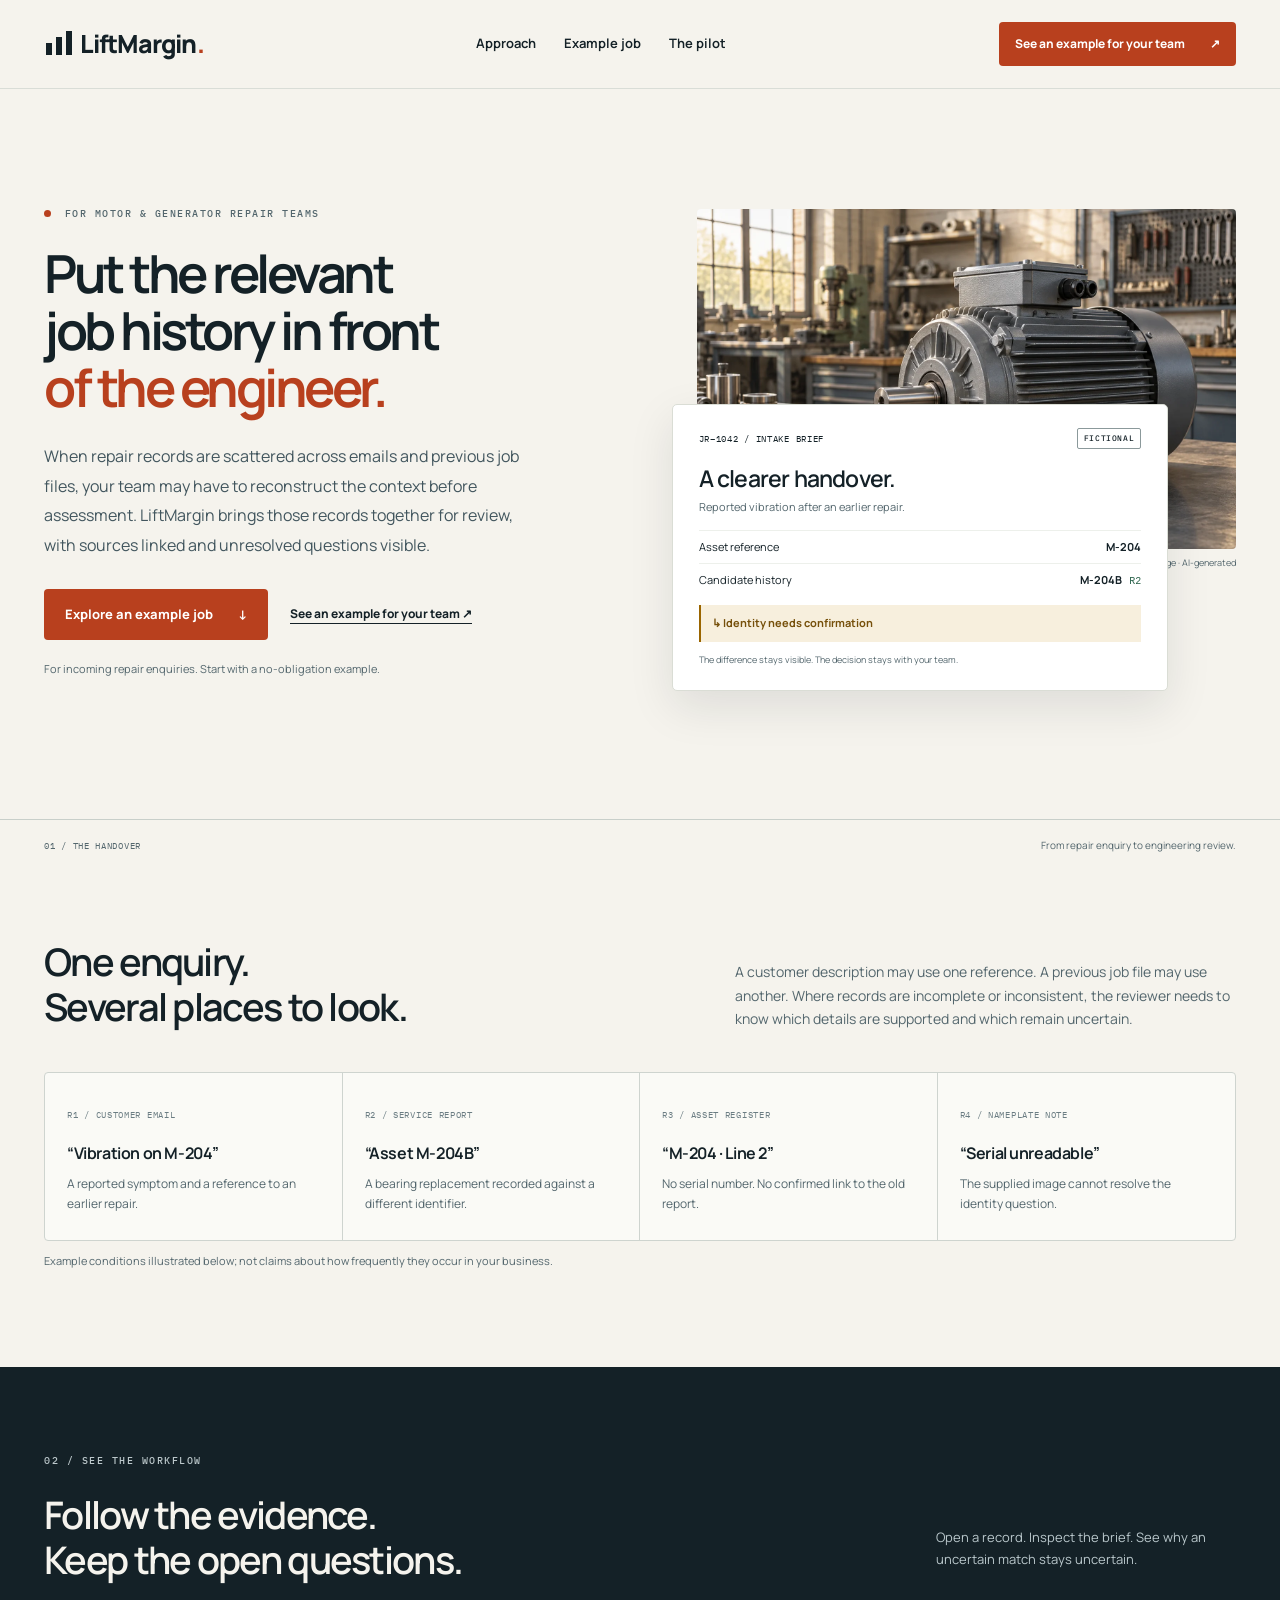
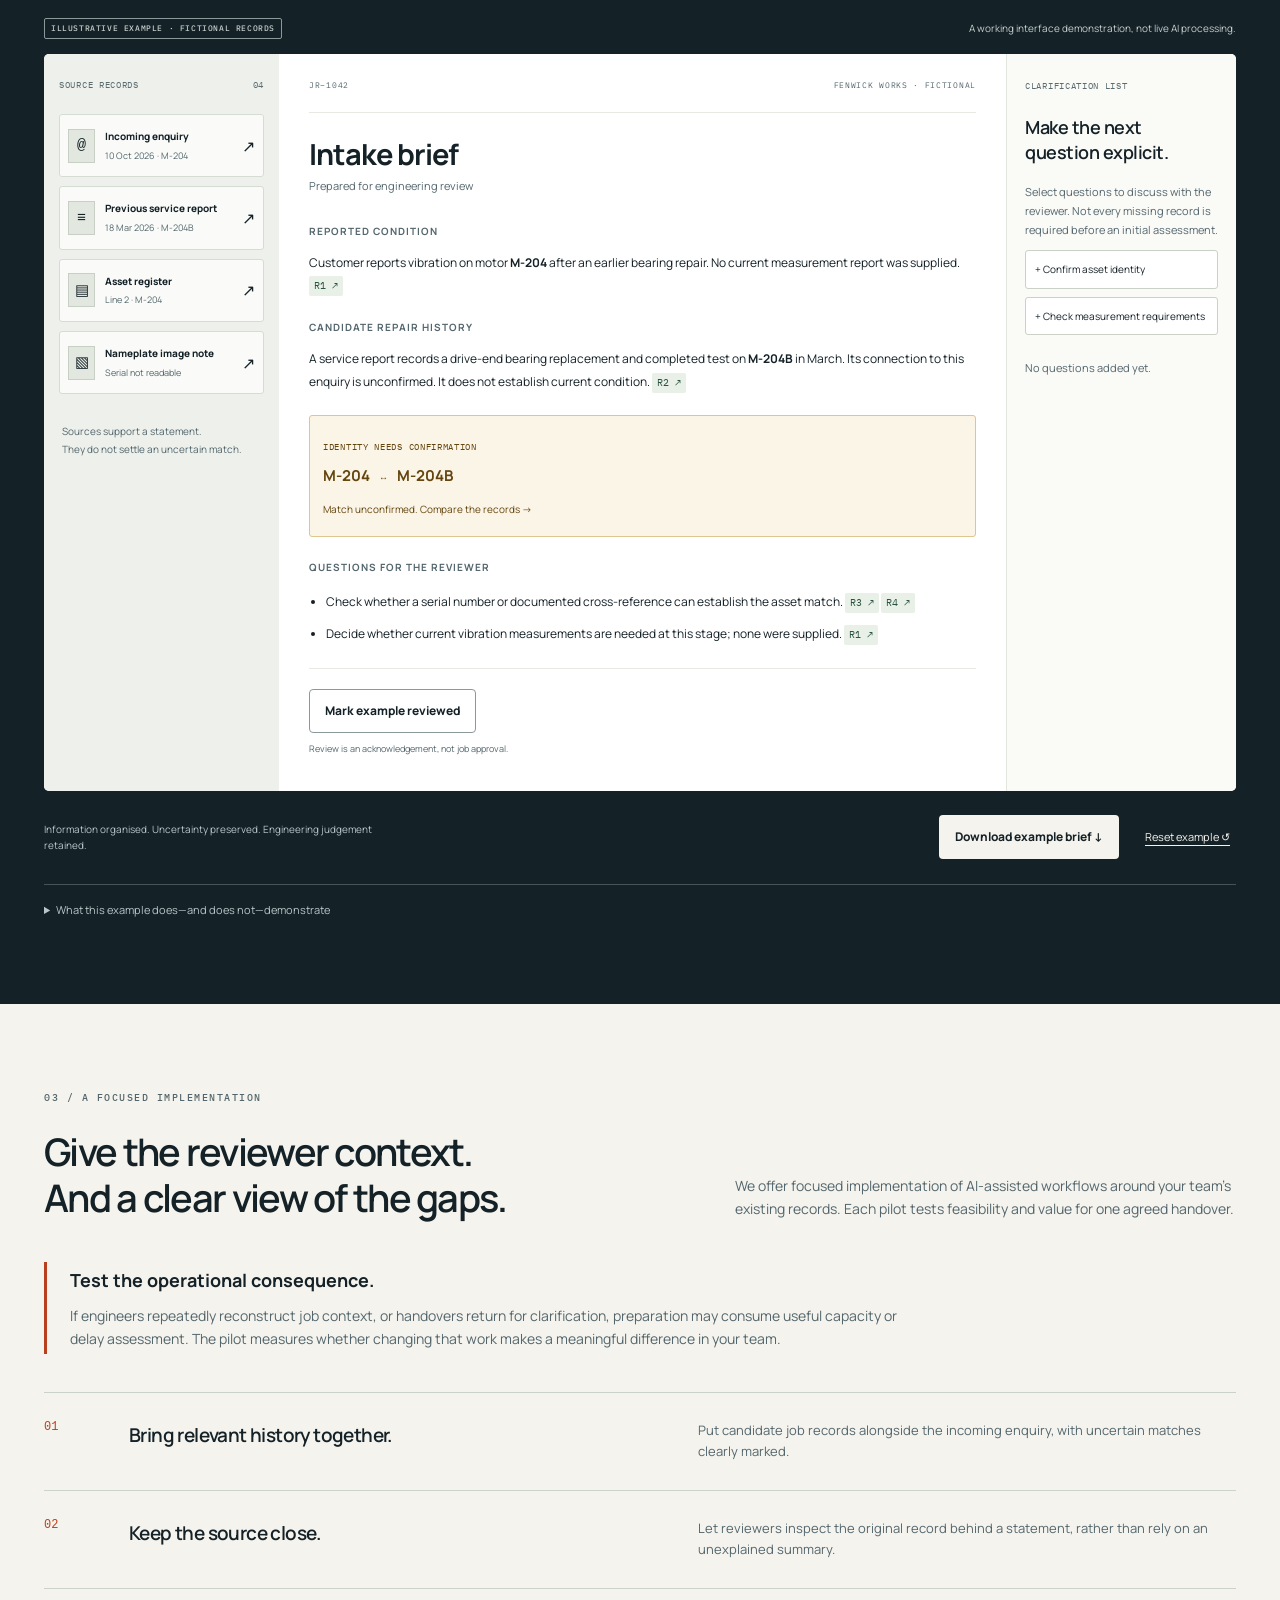
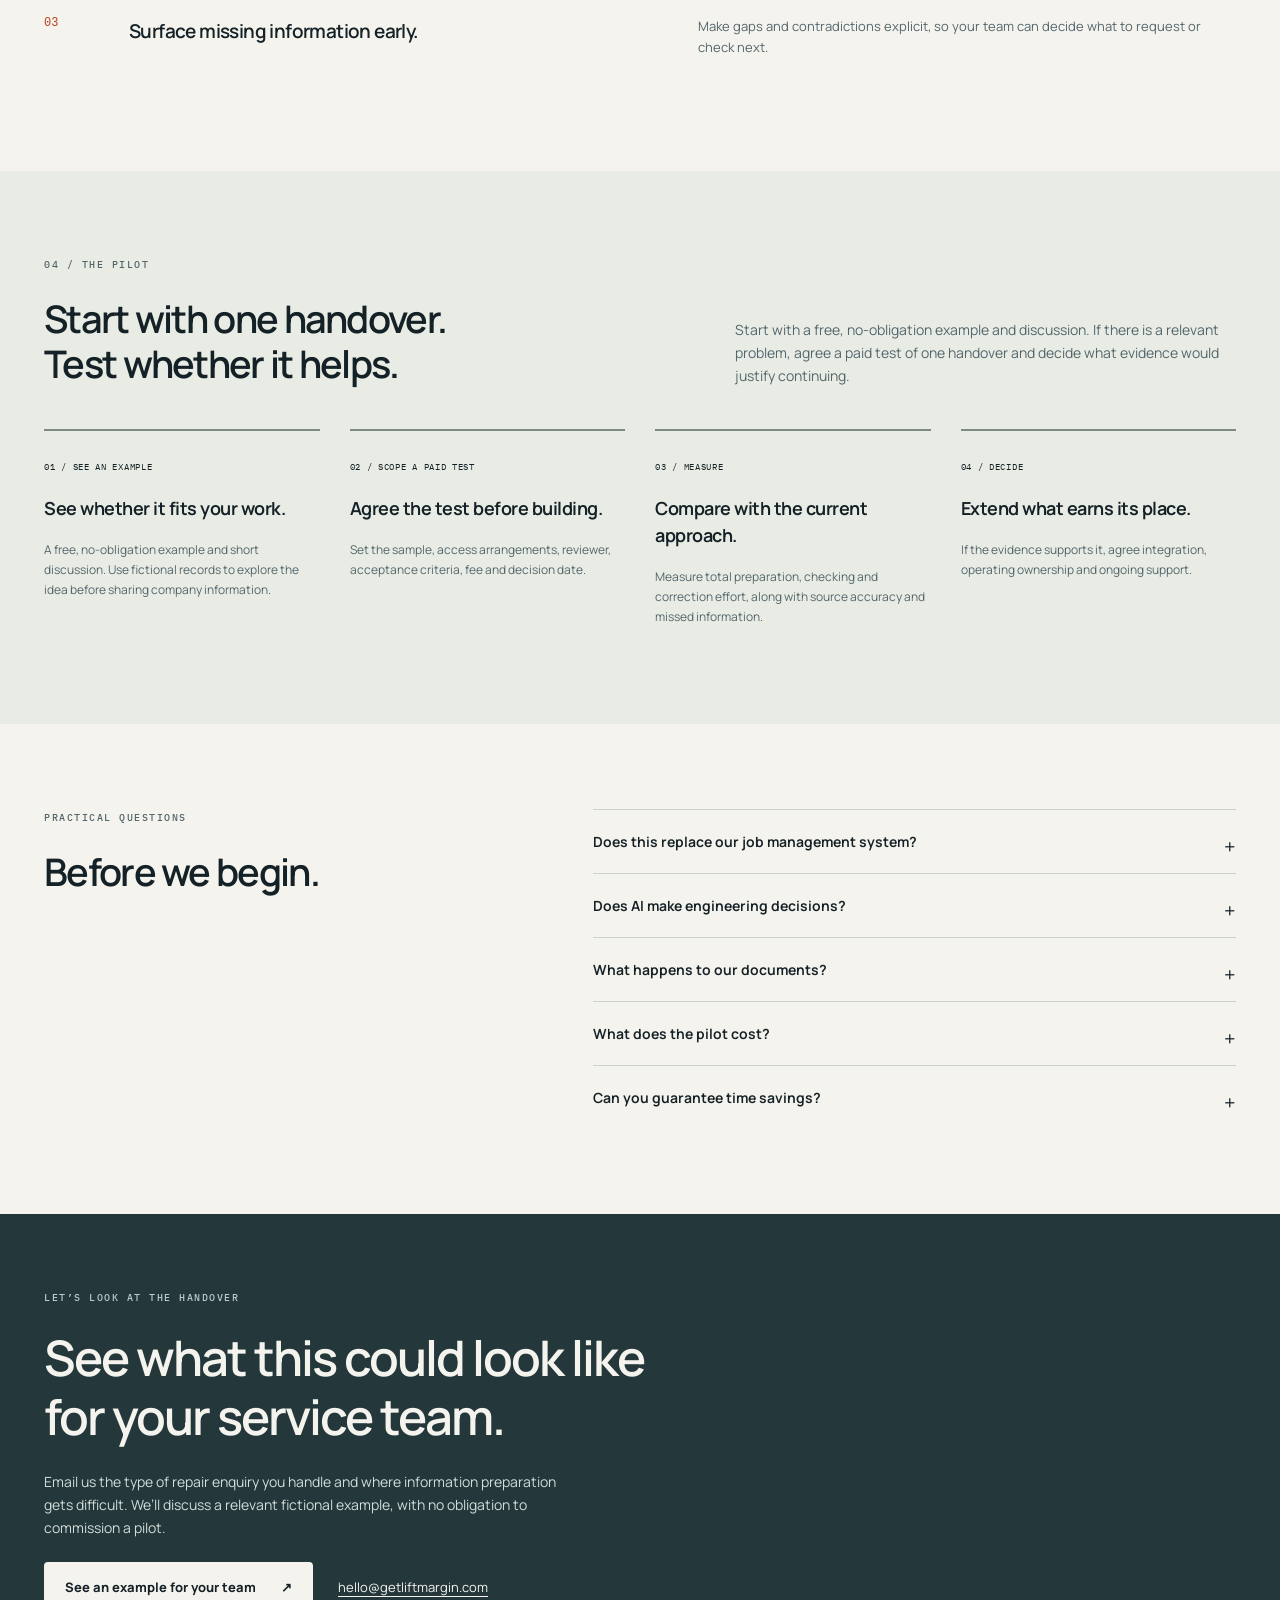
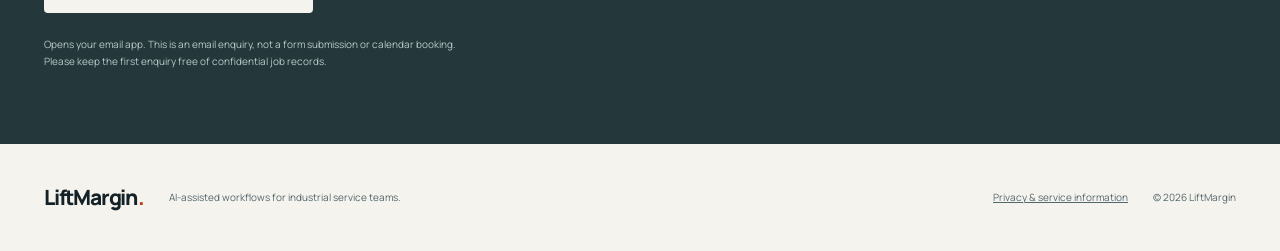
==== site/index.html @ 20a8ee42 "Add LiftMargin website source and assets" ====
<!doctype html>
<html lang="en-GB"><head><meta charset="utf-8"><meta name="viewport" content="width=device-width,initial-scale=1"><title>LiftMargin — Job information, ready for engineering review</title><meta name="description" content="AI-assisted job preparation for motor and generator repair teams. Explore a source-linked example, with missing information and uncertain matches kept visible."><meta property="og:title" content="LiftMargin — Put the job history in front of the engineer"><meta property="og:description" content="AI-assisted workflows for industrial service teams. Start with one handover and test the value."><meta property="og:type" content="website"><meta name="theme-color" content="#142127"><link rel="icon" href="assets/favicon.svg" type="image/svg+xml"><link rel="stylesheet" href="style.css"></head>
<body>
<header><nav class="wrap" aria-label="Main navigation"><a class="wordmark" href="#top" aria-label="LiftMargin home"><svg width="29" height="30" viewBox="0 0 29 30" aria-hidden="true"><path d="M2 26V14h6v12zm10 0V8h6v18zm10 0V2h6v24z" fill="currentColor"/></svg>LiftMargin<span class="wordmark-dot">.</span></a><div class="navlinks"><a href="#approach">Approach</a><a href="#example">Example job</a><a href="#pilot">The pilot</a></div><a class="button small" href="#contact">See an example for your team <span aria-hidden="true">↗</span></a></nav></header>
<main id="top">
<section class="hero wrap"><div class="hero-copy"><p class="eyebrow"><span></span> FOR MOTOR &amp; GENERATOR REPAIR TEAMS</p><h1>Put the relevant<br>job history in front<br><em>of the engineer.</em></h1><p class="lead">When repair records are scattered across emails and previous job files, your team may have to reconstruct the context before assessment. LiftMargin brings those records together for review, with sources linked and unresolved questions visible.</p><div class="actions"><a class="button" href="#example">Explore an example job <span aria-hidden="true">↓</span></a><a class="text-link" href="#contact">See an example for your team ↗</a></div><p class="micro">For incoming repair enquiries. Start with a no-obligation example.</p></div><div class="hero-scene"><figure><img src="assets/workshop.webp" alt="AI-generated illustration of an industrial electric motor on a workshop bench" width="1536" height="1024" fetchpriority="high"><figcaption>Illustrative workshop image · AI-generated</figcaption></figure><div class="hero-note"><div class="note-top"><span class="mono">JR–1042 / INTAKE BRIEF</span><span class="fiction-label">FICTIONAL</span></div><h2>A clearer handover.</h2><p>Reported vibration after an earlier repair.</p><div class="note-row"><span>Asset reference</span><strong>M-204</strong></div><div class="note-row"><span>Candidate history</span><strong>M-204B <span class="source-tag">R2</span></strong></div><div class="warning">↳ Identity needs confirmation</div><p class="micro">The difference stays visible. The decision stays with your team.</p></div></div></section>
<div class="section-rule wrap"><span class="mono">01 / THE HANDOVER</span><span>From repair enquiry to engineering review.</span></div>
<section id="approach" class="wrap section"><div class="section-heading"><h2>One enquiry.<br>Several places to look.</h2><p>A customer description may use one reference. A previous job file may use another. Where records are incomplete or inconsistent, the reviewer needs to know which details are supported and which remain uncertain.</p></div><div class="records-strip"><article><span class="mono">R1 / CUSTOMER EMAIL</span><h3>“Vibration on M-204”</h3><p>A reported symptom and a reference to an earlier repair.</p></article><article><span class="mono">R2 / SERVICE REPORT</span><h3>“Asset M-204B”</h3><p>A bearing replacement recorded against a different identifier.</p></article><article><span class="mono">R3 / ASSET REGISTER</span><h3>“M-204 · Line 2”</h3><p>No serial number. No confirmed link to the old report.</p></article><article><span class="mono">R4 / NAMEPLATE NOTE</span><h3>“Serial unreadable”</h3><p>The supplied image cannot resolve the identity question.</p></article></div><p class="micro">Example conditions illustrated below; not claims about how frequently they occur in your business.</p></section>
<section id="example" class="demo-section"><div class="wrap section"><div class="demo-heading"><div><p class="eyebrow light">02 / SEE THE WORKFLOW</p><h2>Follow the evidence.<br>Keep the open questions.</h2></div><p>Open a record. Inspect the brief. See why an uncertain match stays uncertain.</p></div><div class="demo-disclosure"><span class="fiction-label">ILLUSTRATIVE EXAMPLE · FICTIONAL RECORDS</span><span>A working interface demonstration, not live AI processing.</span></div>
<div class="demo-shell"><aside class="source-tray" aria-label="Example source records"><div class="panel-label mono">SOURCE RECORDS <span>04</span></div><button class="source-button" data-source="R1"><span class="file-icon">@</span><span><strong>Incoming enquiry</strong><small>10 Oct 2026 · M-204</small></span><b>↗</b></button><button class="source-button" data-source="R2"><span class="file-icon">≡</span><span><strong>Previous service report</strong><small>18 Mar 2026 · M-204B</small></span><b>↗</b></button><button class="source-button" data-source="R3"><span class="file-icon">▤</span><span><strong>Asset register</strong><small>Line 2 · M-204</small></span><b>↗</b></button><button class="source-button" data-source="R4"><span class="file-icon">▧</span><span><strong>Nameplate image note</strong><small>Serial not readable</small></span><b>↗</b></button><div class="tray-note">Sources support a statement.<br>They do not settle an uncertain match.</div></aside>
<article class="brief"><div class="brief-meta mono">JR–1042 <span>FENWICK WORKS · FICTIONAL</span></div><h3>Intake brief</h3><p class="brief-sub">Prepared for engineering review</p><div class="brief-block"><h4>Reported condition</h4><p>Customer reports vibration on motor <strong>M-204</strong> after an earlier bearing repair. No current measurement report was supplied. <button class="citation" data-source="R1" aria-label="Open source R1 for reported condition">R1 ↗</button></p></div><div class="brief-block"><h4>Candidate repair history</h4><p>A service report records a drive-end bearing replacement and completed test on <strong>M-204B</strong> in March. Its connection to this enquiry is unconfirmed. It does not establish current condition. <button class="citation" data-source="R2" aria-label="Open source R2 for candidate repair history">R2 ↗</button></p></div><button class="identity-alert" id="identity"><span class="mono">IDENTITY NEEDS CONFIRMATION</span><strong>M-204 <span>↔</span> M-204B</strong><small>Match unconfirmed. Compare the records →</small></button><div class="brief-block"><h4>Questions for the reviewer</h4><ul><li>Check whether a serial number or documented cross-reference can establish the asset match. <button class="citation" data-source="R3">R3 ↗</button> <button class="citation" data-source="R4">R4 ↗</button></li><li>Decide whether current vibration measurements are needed at this stage; none were supplied. <button class="citation" data-source="R1">R1 ↗</button></li></ul></div><div class="brief-foot"><button class="button secondary small" id="review" aria-pressed="false">Mark example reviewed</button><p id="review-status" role="status">Review is an acknowledgement, not job approval.</p></div></article>
<aside class="questions-panel"><p class="panel-label mono">CLARIFICATION LIST</p><h3>Make the next<br>question explicit.</h3><p class="micro">Select questions to discuss with the reviewer. Not every missing record is required before an initial assessment.</p><button class="question-add" data-question="Confirm whether M-204 and M-204B refer to the same asset, using the serial number.">+ Confirm asset identity</button><button class="question-add" data-question="Ask the reviewer whether current vibration measurements are needed at this stage.">+ Check measurement requirements</button><ul id="questions" aria-label="Selected clarification questions"></ul><p id="question-status" class="micro" role="status" aria-live="polite">No questions added yet.</p></aside></div>
<div class="demo-toolbar"><p>Information organised. Uncertainty preserved. Engineering judgement retained.</p><div><button class="button paper small" id="download">Download example brief ↓</button><button class="reset" id="reset">Reset example ↺</button></div></div><details class="demo-about"><summary>What this example does—and does not—demonstrate</summary><p>This deliberately small example shows how sources and uncertainty can be presented. It does not establish time savings, typical job volume or suitability for your records. A representative test must include your actual document types, complexity, review effort and workflow requirements.</p><p>Every company, record and job in this example is fictional. The content is predefined; this page does not analyse files or run a live AI service. It illustrates a proposed handover. Your team defines the required records and retains technical assessment, repair and safety decisions.</p></details></div></section>
<section class="wrap section outcomes"><p class="eyebrow">03 / A FOCUSED IMPLEMENTATION</p><div class="section-heading"><h2>Give the reviewer context.<br>And a clear view of the gaps.</h2><p>We offer focused implementation of AI-assisted workflows around your team’s existing records. Each pilot tests feasibility and value for one agreed handover.</p></div><div class="commercial-purpose"><h3>Test the operational consequence.</h3><p>If engineers repeatedly reconstruct job context, or handovers return for clarification, preparation may consume useful capacity or delay assessment. The pilot measures whether changing that work makes a meaningful difference in your team.</p></div><div class="outcome-list"><article><span class="number">01</span><h3>Bring relevant history together.</h3><p>Put candidate job records alongside the incoming enquiry, with uncertain matches clearly marked.</p></article><article><span class="number">02</span><h3>Keep the source close.</h3><p>Let reviewers inspect the original record behind a statement, rather than rely on an unexplained summary.</p></article><article><span class="number">03</span><h3>Surface missing information early.</h3><p>Make gaps and contradictions explicit, so your team can decide what to request or check next.</p></article></div></section>
<section id="pilot" class="pilot-section"><div class="wrap section"><div class="section-heading"><div><p class="eyebrow">04 / THE PILOT</p><h2>Start with one handover.<br>Test whether it helps.</h2></div><p>Start with a free, no-obligation example and discussion. If there is a relevant problem, agree a paid test of one handover and decide what evidence would justify continuing.</p></div><ol class="pilot-steps"><li><span class="mono">01 / SEE AN EXAMPLE</span><h3>See whether it fits your work.</h3><p>A free, no-obligation example and short discussion. Use fictional records to explore the idea before sharing company information.</p></li><li><span class="mono">02 / SCOPE A PAID TEST</span><h3>Agree the test before building.</h3><p>Set the sample, access arrangements, reviewer, acceptance criteria, fee and decision date.</p></li><li><span class="mono">03 / MEASURE</span><h3>Compare with the current approach.</h3><p>Measure total preparation, checking and correction effort, along with source accuracy and missed information.</p></li><li><span class="mono">04 / DECIDE</span><h3>Extend what earns its place.</h3><p>If the evidence supports it, agree integration, operating ownership and ongoing support.</p></li></ol></div></section>
<section class="wrap section faq"><div><p class="eyebrow">PRACTICAL QUESTIONS</p><h2>Before we begin.</h2></div><div><details><summary>Does this replace our job management system?</summary><p>The proposed workflow is designed around the records and systems your team uses. The pilot establishes which imports, access and integrations are practical.</p></details><details><summary>Does AI make engineering decisions?</summary><p>No. The service organises and references information for review. Your team retains technical judgement, repair decisions and approval.</p></details><details><summary>What happens to our documents?</summary><p>Access, storage, retention and deletion arrangements must be agreed before company records are accepted. Please do not send confidential records in an initial enquiry.</p></details><details><summary>What does the pilot cost?</summary><p>The fee is agreed after the workflow and test scope are understood. The initial conversation is free and carries no obligation.</p></details><details><summary>Can you guarantee time savings?</summary><p>No. The pilot measures whether the workflow improves your handover. The fictional demonstration is not evidence of customer savings or operational results.</p></details></div></section>
<section id="contact" class="contact-section"><div class="wrap"><p class="eyebrow light">LET’S LOOK AT THE HANDOVER</p><h2>See what this could look like<br>for your service team.</h2><p>Email us the type of repair enquiry you handle and where information preparation gets difficult. We’ll discuss a relevant fictional example, with no obligation to commission a pilot.</p><a class="button paper" href="mailto:hello@getliftmargin.com?subject=An%20example%20for%20our%20service%20team">See an example for your team <span aria-hidden="true">↗</span></a><a class="email" href="mailto:hello@getliftmargin.com">hello@getliftmargin.com</a><p class="contact-note">Opens your email app. This is an email enquiry, not a form submission or calendar booking.<br>Please keep the first enquiry free of confidential job records.</p></div></section>
</main><footer class="wrap"><a class="wordmark" href="#top">LiftMargin<span class="wordmark-dot">.</span></a><p>AI-assisted workflows for industrial service teams.</p><a href="privacy.html">Privacy &amp; service information</a><span>© 2026 LiftMargin</span></footer>
<dialog id="source-dialog" aria-labelledby="source-title"><div class="dialog-head"><span class="mono" id="source-kind"></span><button id="close-dialog" aria-label="Close source record">×</button></div><h2 id="source-title"></h2><p class="fiction-label">FICTIONAL RECORD · JR–1042</p><div id="source-content"></div><div class="dialog-bottom"><button class="button secondary small" id="dialog-done">Back to brief</button></div></dialog>
<script src="app.js"></script></body></html>
---- site/style.css ----
@import url('https://fonts.googleapis.com/css2?family=Manrope:wght@400;500;600;650;700;750;800&family=IBM+Plex+Mono:wght@400;500&display=swap');
:root{--ink:#142127;--chalk:#f5f3ed;--steel:#53666d;--line:#d9ddd7;--orange:#b8401e;--amber:#76500b}*{box-sizing:border-box}html{scroll-behavior:smooth;scroll-padding-top:100px}body{margin:0;color:var(--ink);background:var(--chalk);font:16px/1.65 Manrope,Arial,sans-serif}button,input,textarea{font:inherit}button,a{-webkit-tap-highlight-color:transparent}a{color:inherit}button{cursor:pointer}a:focus-visible,button:focus-visible,summary:focus-visible{outline:3px solid #e37c39;outline-offset:5px}button:disabled{cursor:default}.wrap{max-width:1280px;margin:auto;padding-left:44px;padding-right:44px}header{background:#f5f3edf5;border-bottom:1px solid var(--line);position:sticky;top:0;z-index:10;backdrop-filter:blur(12px)}nav{height:88px;display:flex;align-items:center;justify-content:space-between;gap:30px}.wordmark{font-size:25px;font-weight:800;letter-spacing:-1.2px;text-decoration:none;display:flex;gap:7px;align-items:center}.wordmark-dot{color:var(--orange);margin-left:-6px}.navlinks{display:flex;gap:28px;font-size:13px;font-weight:650}.navlinks a{text-decoration:none}.navlinks a:hover,.text-link:hover{color:var(--orange)}.button{background:var(--orange);color:white;border:1px solid transparent;border-radius:4px;padding:15px 20px;text-decoration:none;display:inline-flex;align-items:center;justify-content:center;gap:25px;font-size:13px;font-weight:750;line-height:1.5;min-height:48px;transition:background .15s,transform .15s}.button:hover{background:#913017}.button.small{padding:11px 15px;font-size:12px;min-height:44px}.button.secondary{background:transparent;border-color:#8b999b;color:var(--ink)}.button.secondary:hover{background:#e8ece7}.button.paper{background:var(--chalk);color:var(--ink)}.button.paper:hover{background:white}.hero{padding-top:75px;padding-bottom:88px;display:grid;grid-template-columns:1.05fr 1fr;gap:35px;align-items:center;min-height:730px}.eyebrow{font:500 10px/1.7 'IBM Plex Mono',monospace;letter-spacing:1.5px;margin:0 0 23px;color:var(--steel)}.eyebrow span{display:inline-block;width:7px;height:7px;background:var(--orange);border-radius:50%;margin-right:6px}.hero h1{font-size:clamp(42px,4.5vw,65px);font-weight:650;line-height:1.08;letter-spacing:-3.5px;margin:0 0 27px}.hero h1 em{color:var(--orange);font-style:normal}.lead{font-size:16px;line-height:1.85;max-width:480px;color:#42565e}.actions{display:flex;gap:22px;align-items:center;flex-wrap:wrap;margin-top:28px}.text-link{font-size:12px;font-weight:750;text-underline-offset:5px}.micro{font-size:11px;line-height:1.7;color:var(--steel)}.hero-copy>.micro{margin-top:20px}.hero-scene{position:relative;padding-bottom:120px;padding-top:5px}.hero-scene figure{margin:0 0 0 25px}.hero-scene img{width:100%;height:340px;object-fit:cover;border-radius:4px;display:block}.hero-scene figcaption{font-size:9px;text-align:right;color:var(--steel);margin-top:7px}.hero-note{position:absolute;bottom:0;left:0;width:88%;padding:23px 26px;background:white;box-shadow:0 16px 45px #1421271a;border:1px solid #daddd5;border-radius:5px}.note-top{display:flex;justify-content:space-between;gap:10px;align-items:center}.mono{font:400 9px/1.7 'IBM Plex Mono',monospace;letter-spacing:.7px}.fiction-label{font:500 8px/1.6 'IBM Plex Mono',monospace;letter-spacing:.6px;border:1px solid #8b999b;padding:3px 6px;border-radius:2px;display:inline-block}.hero-note h2{font-size:23px;letter-spacing:-.8px;line-height:1.3;margin:15px 0 4px}.hero-note>p{font-size:11px;margin:0 0 14px;color:var(--steel)}.note-row{display:flex;justify-content:space-between;font-size:11px;border-top:1px solid #edf0eb;padding:7px 0}.source-tag{font:10px monospace;color:#296149;margin-left:5px}.warning{padding:9px 11px;background:#f7efdd;border-left:2px solid #9a6500;color:#76500b;font-size:11px;font-weight:700;margin:9px 0}.hero-note>p.micro{font-size:9px;margin:10px 0 0}.section-rule{display:flex;justify-content:space-between;align-items:center;border-top:1px solid #c8cfca;padding-top:17px;font-size:10px;color:var(--steel)}.section{padding-top:85px;padding-bottom:85px}h2{font-size:38px;line-height:1.2;font-weight:600;letter-spacing:-1.7px;margin:0}.section-heading{display:grid;grid-template-columns:1.2fr 1fr;gap:90px;align-items:end;margin-bottom:42px}.section-heading>p{margin:0;font-size:14px;color:var(--steel)}.records-strip{display:grid;grid-template-columns:repeat(4,1fr);border:1px solid #ced4cf;border-radius:4px;background:#fafaf6}.records-strip article{padding:26px 22px;border-right:1px solid #ced4cf}.records-strip article:last-child{border:0}.records-strip .mono{color:#6b7d83}.records-strip h3{font-size:16px;font-weight:650;margin:15px 0 8px;letter-spacing:-.4px}.records-strip p{font-size:12px;color:var(--steel);margin:0}.demo-section{background:var(--ink);color:var(--chalk)}.light{color:#bcc8cb}.demo-heading{display:flex;justify-content:space-between;gap:60px;align-items:end;margin-bottom:35px}.demo-heading>p{color:#bac8cc;max-width:300px;font-size:13px}.demo-disclosure{display:flex;justify-content:space-between;gap:15px;font-size:10px;color:#c5cfcd;align-items:center;padding:0 0 15px}.demo-shell{background:#fff;color:var(--ink);display:grid;grid-template-columns:235px minmax(0,1fr) 230px;border-radius:5px;overflow:hidden}.source-tray{background:#eef0eb;padding:23px 15px}.panel-label{display:flex;justify-content:space-between;color:#5a6b71;margin:0 0 22px}.source-button{width:100%;border:1px solid #d5dcd3;background:#fafbf8;display:flex;align-items:center;gap:10px;text-align:left;padding:13px 8px;margin-bottom:9px;border-radius:3px;color:var(--ink)}.source-button:hover{border-color:#6b7d83;background:white}.source-button strong{display:block;font-size:10px;font-weight:750}.source-button small{display:block;font-size:9px;color:var(--steel);margin-top:4px}.source-button b{margin-left:auto;font-weight:400}.file-icon{display:grid;place-items:center;background:#e2e7df;width:27px;height:34px;border:1px solid #c8d0c6;font:15px monospace;flex-shrink:0}.tray-note{margin:28px 3px;font-size:10px;line-height:1.8;color:var(--steel)}.brief{padding:25px 30px}.brief-meta{display:flex;justify-content:space-between;gap:10px;font-size:8px;color:var(--steel);padding-bottom:20px;border-bottom:1px solid #e6eae3}.brief h3{font-size:29px;letter-spacing:-1px;line-height:1.3;margin:23px 0 3px}.brief-sub{font-size:11px;color:var(--steel);margin:0 0 28px}.brief-block{margin:22px 0}.brief h4{font-size:10px;text-transform:uppercase;letter-spacing:1px;margin:0 0 8px;color:#53666d}.brief-block p,.brief-block li{font-size:12px;line-height:1.9}.brief-block ul{padding-left:17px}.brief-block li{margin-bottom:9px}.citation{border:0;background:#e9f0e8;color:#28543f;font:10px/1.6 'IBM Plex Mono',monospace;border-radius:2px;padding:2px 5px;white-space:nowrap}.identity-alert{display:block;width:100%;border:1px solid #dfc68f;background:#fbf5e7;color:#64450e;text-align:left;padding:15px 13px;border-radius:3px}.identity-alert strong{display:block;font-size:15px;margin:6px 0}.identity-alert strong span{font-size:9px;font-weight:400;margin:0 6px}.identity-alert small{font-size:10px}.brief-foot{border-top:1px solid #e6eae3;padding-top:20px}.brief-foot p{font-size:9px;color:var(--steel)}.questions-panel{border-left:1px solid #e1e6df;padding:24px 18px;background:#fafaf7}.questions-panel h3{font-size:18px;font-weight:600;line-height:1.4;letter-spacing:-.5px}.question-add{font-size:10px;color:var(--ink);background:white;border:1px solid #cad1c6;padding:10px 9px;border-radius:3px;text-align:left;width:100%;margin-bottom:8px}.question-add:hover{background:#edf1e9}.question-add:disabled{color:#687769;background:#ecf0e8}#questions{list-style:none;padding:0}#questions li{font-size:10px;padding:10px 0;border-top:1px solid #dce1d7;display:flex;gap:8px}#questions button{margin-left:auto;align-self:start;background:none;border:0;font-size:18px;line-height:1;color:#76500b}.demo-toolbar{display:flex;justify-content:space-between;gap:20px;align-items:center;margin:20px 0}.demo-toolbar p{font-size:10px;color:#b8c6c9;max-width:340px}.demo-toolbar>div{display:flex;align-items:center;gap:20px}.reset{border:0;background:none;color:var(--chalk);font-size:11px;text-decoration:underline;text-underline-offset:4px}.demo-about{border-top:1px solid #45535a;padding-top:16px;color:#b8c6c9;font-size:11px}.demo-about summary{cursor:pointer}.demo-about p{max-width:850px}.outcome-list article{display:grid;grid-template-columns:55px 1fr 1fr;gap:30px;padding:27px 0;border-top:1px solid #cbd2ca;align-items:start}.number{font:12px monospace;color:var(--orange)}.outcome-list h3{margin:0;font-size:19px;letter-spacing:-.6px;font-weight:600}.outcome-list p{font-size:13px;color:var(--steel);margin:0}.pilot-section{background:#e9ece4}.pilot-steps{list-style:none;margin:0;padding:0;display:grid;grid-template-columns:repeat(4,1fr);gap:30px}.pilot-steps li{border-top:2px solid #7b8d80;padding-top:20px}.pilot-steps h3{font-size:18px;line-height:1.5;font-weight:650;letter-spacing:-.5px}.pilot-steps p{font-size:12px;color:var(--steel)}.faq{display:grid;grid-template-columns:1fr 1.4fr;gap:90px}.faq details{border-top:1px solid #cbd2ca;padding:20px 0}.faq summary{font-weight:650;font-size:14px;cursor:pointer;list-style:none;padding-right:25px;position:relative}.faq summary:after{content:'+';position:absolute;right:0;font-size:20px;font-weight:400}.faq details[open] summary:after{content:'−'}.faq details p{font-size:13px;color:var(--steel)}.contact-section{background:#24383b;color:var(--chalk);padding:75px 0}.contact-section h2{font-size:49px;letter-spacing:-2px}.contact-section p:not(.eyebrow){max-width:540px;font-size:14px;color:#d2dcda;margin:23px 0}.contact-section .email{display:inline-block;margin-left:25px;font-size:13px;text-underline-offset:4px}.contact-section p.contact-note{font-size:10px;color:#b9c8c6;margin-bottom:0}footer{display:flex;flex-wrap:wrap;align-items:center;gap:25px;padding-top:35px!important;padding-bottom:35px!important}footer .wordmark{font-size:21px}footer p,footer>a:not(.wordmark),footer>span{font-size:10px;color:var(--steel)}footer p{margin-right:auto}dialog{border:1px solid #cbd2ca;border-radius:6px;padding:30px;max-width:650px;width:calc(100% - 32px);max-height:85vh;overflow:auto;color:var(--ink);background:#fafbf7;box-shadow:0 30px 100px #0005}dialog::backdrop{background:#0b1a20b8;backdrop-filter:blur(4px)}.dialog-head{display:flex;justify-content:space-between;align-items:center;margin-bottom:20px}#close-dialog{font-size:30px;border:0;background:none;line-height:1;padding:5px 10px}dialog h2{font-size:27px}dialog .fiction-label{margin-top:16px}#source-content{font-size:14px;line-height:1.9;margin:20px 0}#source-content dl{display:grid;grid-template-columns:100px 1fr;gap:9px;font-size:12px}#source-content dt{color:var(--steel)}#source-content dd{margin:0}#source-content .record-body{border-top:1px solid #d7ddd3;padding-top:20px;margin-top:20px}.dialog-bottom{border-top:1px solid #d7ddd3;padding-top:20px}.privacy-main{max-width:800px;padding-top:70px;padding-bottom:80px}.privacy-main h1{font-size:42px;letter-spacing:-2px;line-height:1.2}.privacy-main h2{font-size:23px;letter-spacing:-.6px;margin-top:36px}.privacy-main p,.privacy-main li{font-size:14px;color:#42565e}
@media(min-width:1500px){.hero{min-height:760px}}@media(max-width:1050px){.wrap{padding-left:28px;padding-right:28px}.navlinks{gap:16px}.hero{gap:25px}.hero h1{font-size:51px}.hero-scene img{height:300px}.hero-note{width:95%;padding:20px}.demo-shell{grid-template-columns:190px 1fr}.questions-panel{grid-column:1/-1;border-top:1px solid #dce1d7;padding:22px;display:grid;grid-template-columns:1fr 1fr;gap:0 25px}.questions-panel h3{margin:0}.questions-panel .panel-label{grid-column:1/-1}.questions-panel .micro{margin:10px 0}.section-heading{gap:40px}.records-strip article{padding:20px 15px}.hero .actions{gap:15px}.pilot-steps{gap:20px}.faq{gap:40px}}@media(max-width:750px){html{scroll-padding-top:80px}.wrap{padding-left:22px;padding-right:22px}nav{height:75px;gap:12px}.wordmark{font-size:22px}.wordmark svg{width:23px}.navlinks{display:none}nav>.button{font-size:10px;padding:9px 10px;gap:8px}.hero{display:block;padding-top:45px;padding-bottom:55px;min-height:0}.hero h1{font-size:48px;letter-spacing:-2.7px}.lead{font-size:14px;max-width:none}.hero-scene{margin-top:38px;padding-bottom:145px}.hero-scene figure{margin-left:25px}.hero-scene img{height:290px}.hero-note{width:88%;padding:22px;bottom:0}.hero-note h2{font-size:23px}.hero-copy>.micro{font-size:10px}.section-rule{font-size:9px;gap:15px}.section{padding-top:55px;padding-bottom:55px}h2{font-size:31px;letter-spacing:-1.3px}.section-heading{display:block;margin-bottom:28px}.section-heading>p{font-size:13px;margin-top:22px}.records-strip{grid-template-columns:1fr 1fr}.records-strip article:nth-child(2){border-right:0}.records-strip article:nth-child(-n+2){border-bottom:1px solid #ced4cf}.records-strip h3{font-size:14px}.records-strip p{font-size:11px}.demo-heading{display:block}.demo-heading>p{max-width:none;margin-top:20px}.demo-disclosure{display:block}.demo-disclosure>span:last-child{display:block;margin-top:10px}.demo-shell{display:block}.source-tray{display:grid;grid-template-columns:1fr 1fr;gap:8px;padding:18px 12px}.source-tray .panel-label{grid-column:1/-1;margin-bottom:7px}.source-button{margin:0;padding:10px 7px;gap:7px}.source-button b{display:none}.source-button strong{font-size:9px}.source-button small{font-size:8px}.file-icon{width:22px;height:28px}.tray-note{display:none}.brief{padding:24px 20px}.brief-meta{font-size:7px}.brief-block p,.brief-block li{font-size:12px}.identity-alert strong{font-size:14px}.questions-panel{display:block}.questions-panel h3 br{display:none}.questions-panel .question-add{margin-top:5px;width:100%}.demo-toolbar{display:block}.demo-toolbar>div{gap:15px;flex-wrap:wrap}.demo-toolbar p{max-width:none}.outcome-list article{grid-template-columns:30px 1fr;gap:10px}.outcome-list p{grid-column:2}.outcome-list h3{font-size:17px}.pilot-steps{grid-template-columns:1fr 1fr;gap:25px}.pilot-steps h3{font-size:16px}.faq{display:block}.faq>div:first-child{margin-bottom:30px}.contact-section{padding:55px 0}.contact-section h2{font-size:36px}.contact-section .email{display:block;margin:20px 0 0}.contact-section p:not(.eyebrow){font-size:13px}footer{gap:16px}footer p{flex-basis:100%;margin:0}dialog{padding:22px}dialog h2{font-size:24px}}@media(prefers-reduced-motion:reduce){html{scroll-behavior:auto}*{transition:none!important}}

.commercial-purpose{border-left:3px solid var(--orange);padding:4px 0 4px 23px;margin:0 0 38px;max-width:880px}.commercial-purpose h3{font-size:18px;margin:0 0 8px}.commercial-purpose p{font-size:14px;color:var(--steel);margin:0}.hero h1{font-size:clamp(38px,4.1vw,59px)}@media(max-width:750px){.hero h1{font-size:43px}.contact-section h2{font-size:34px}}
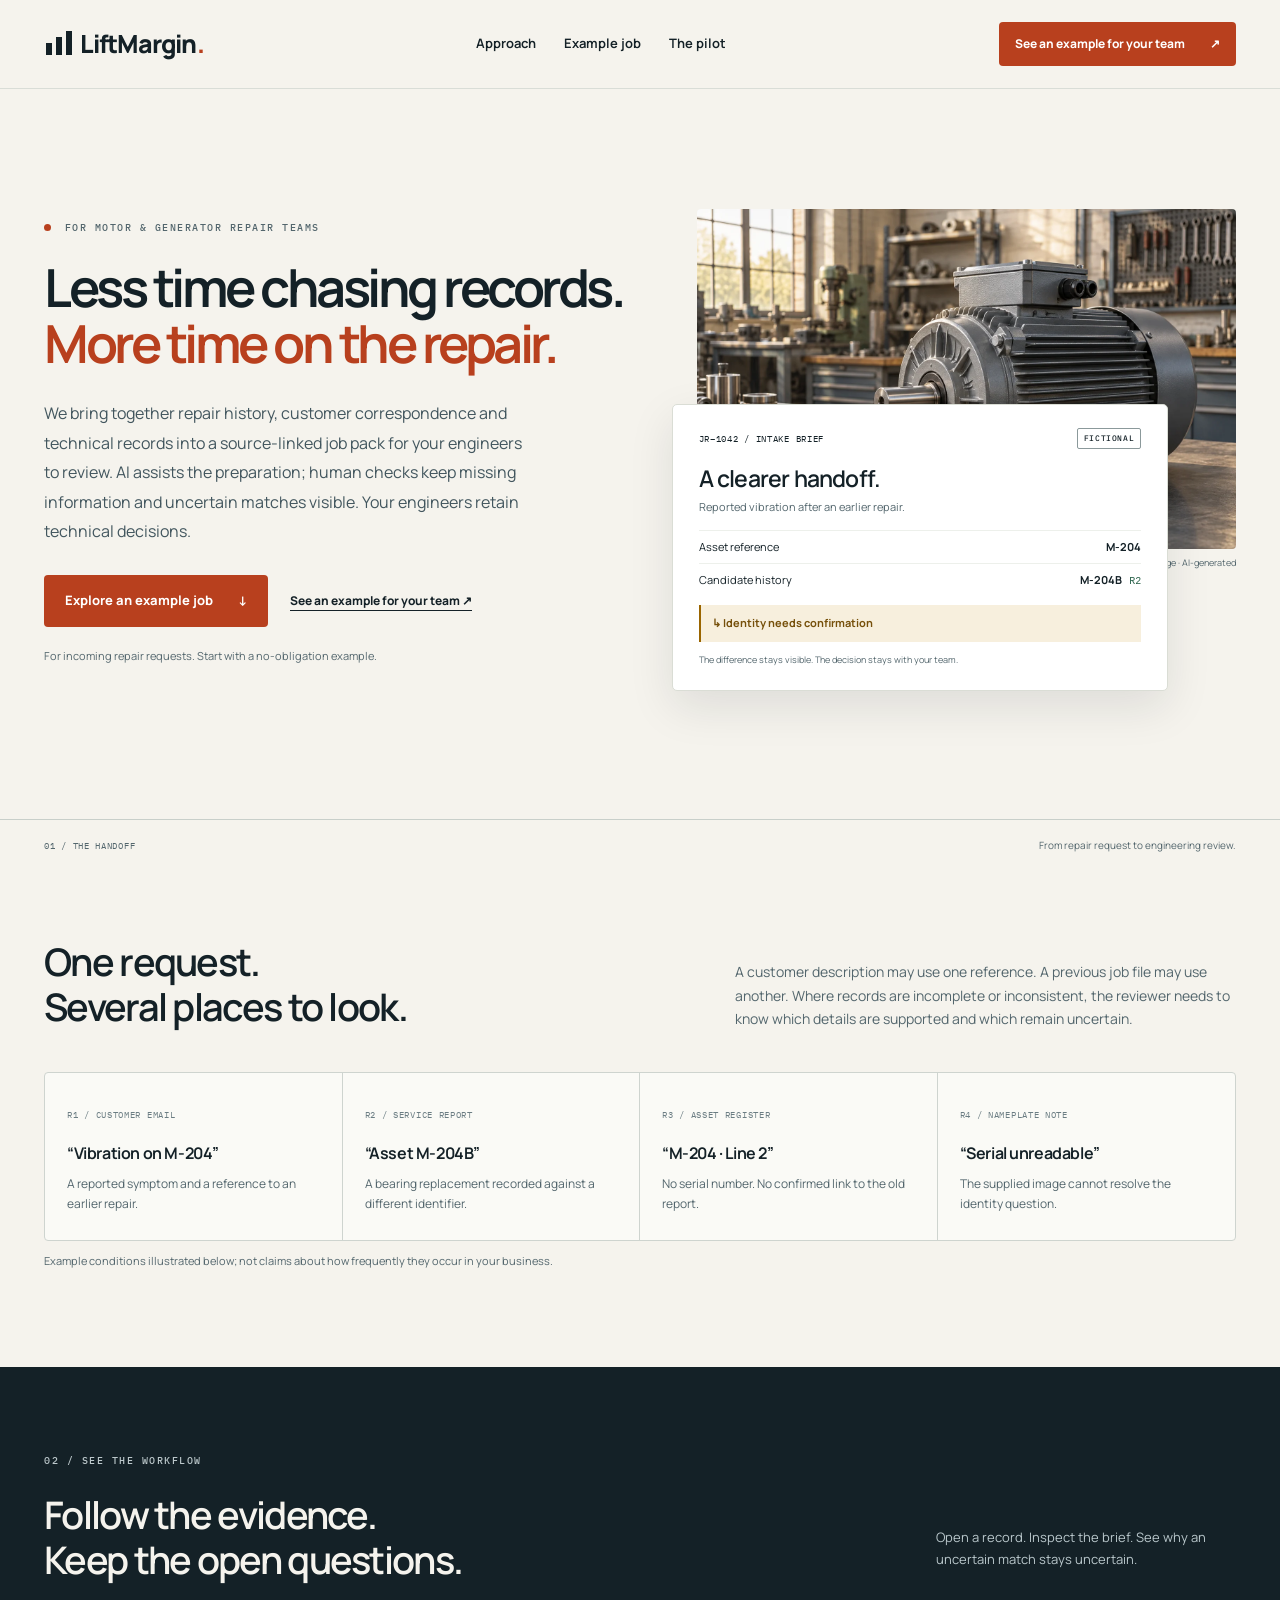
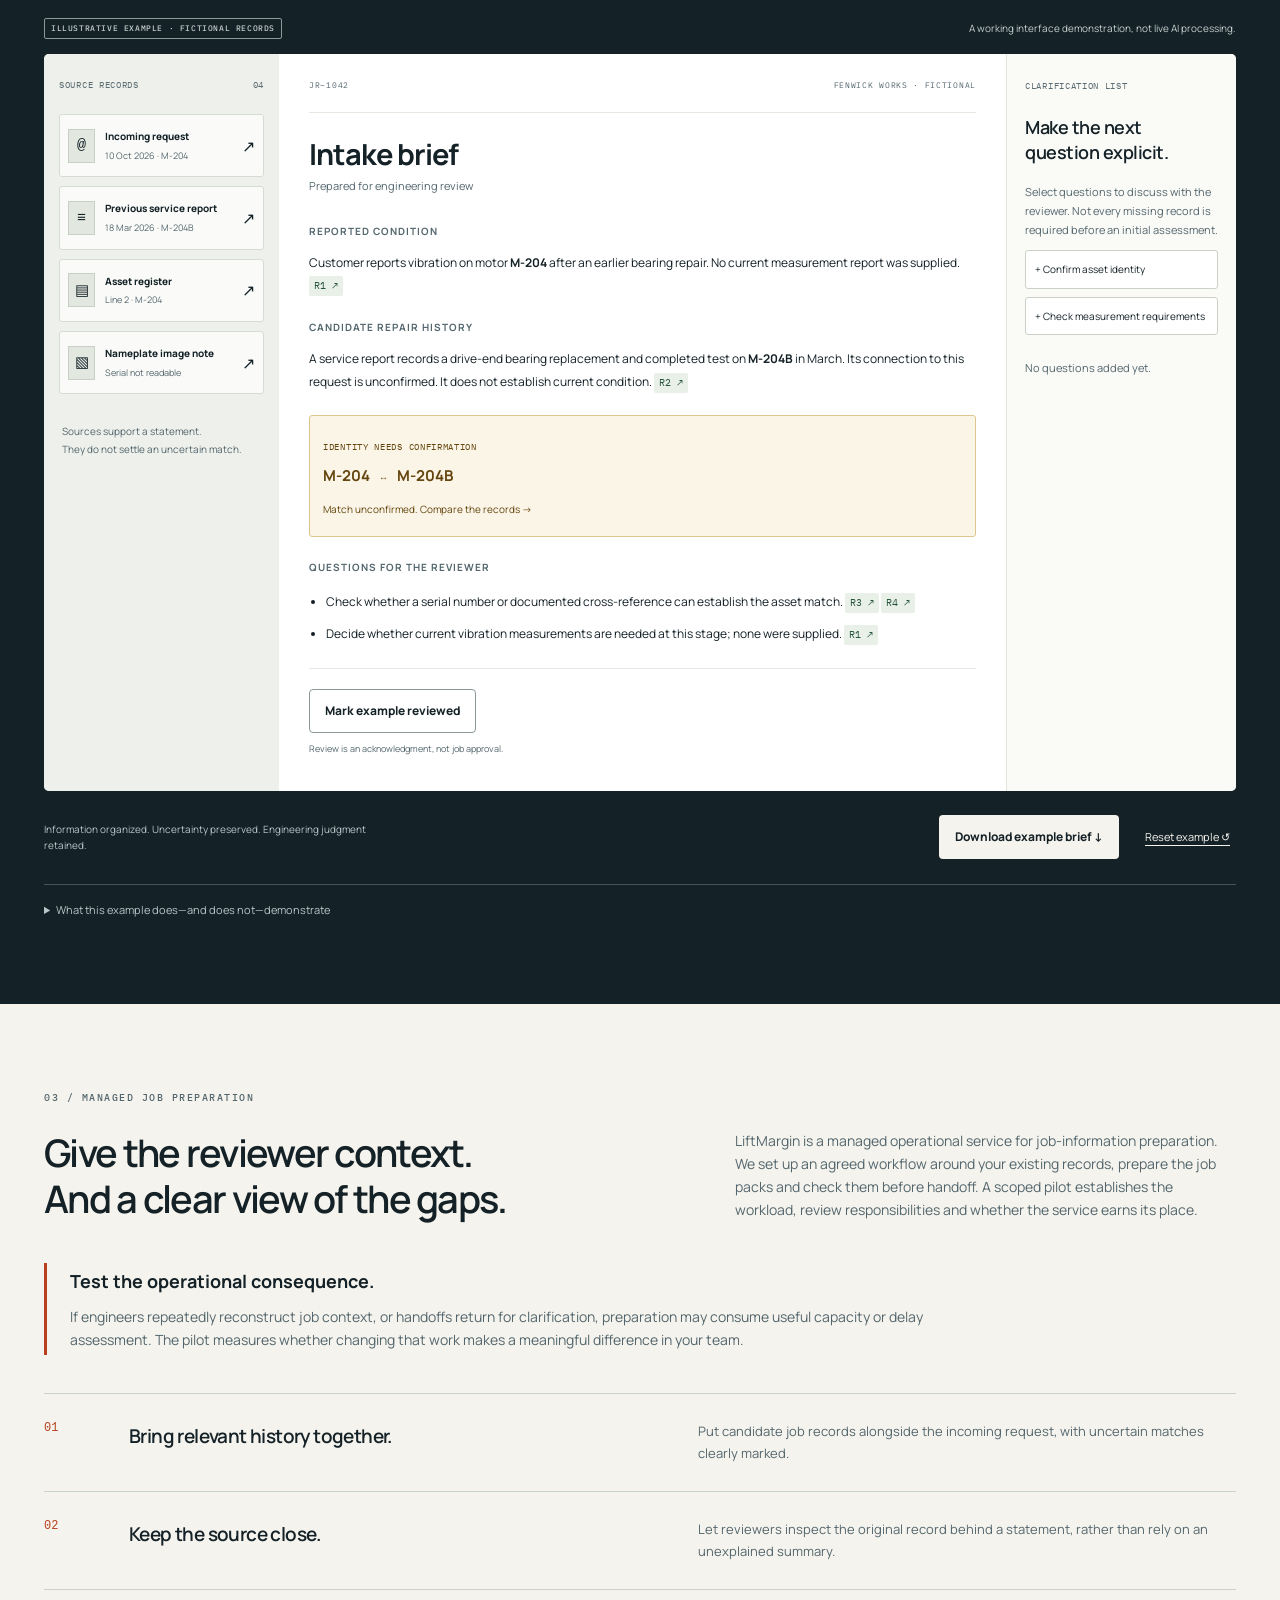
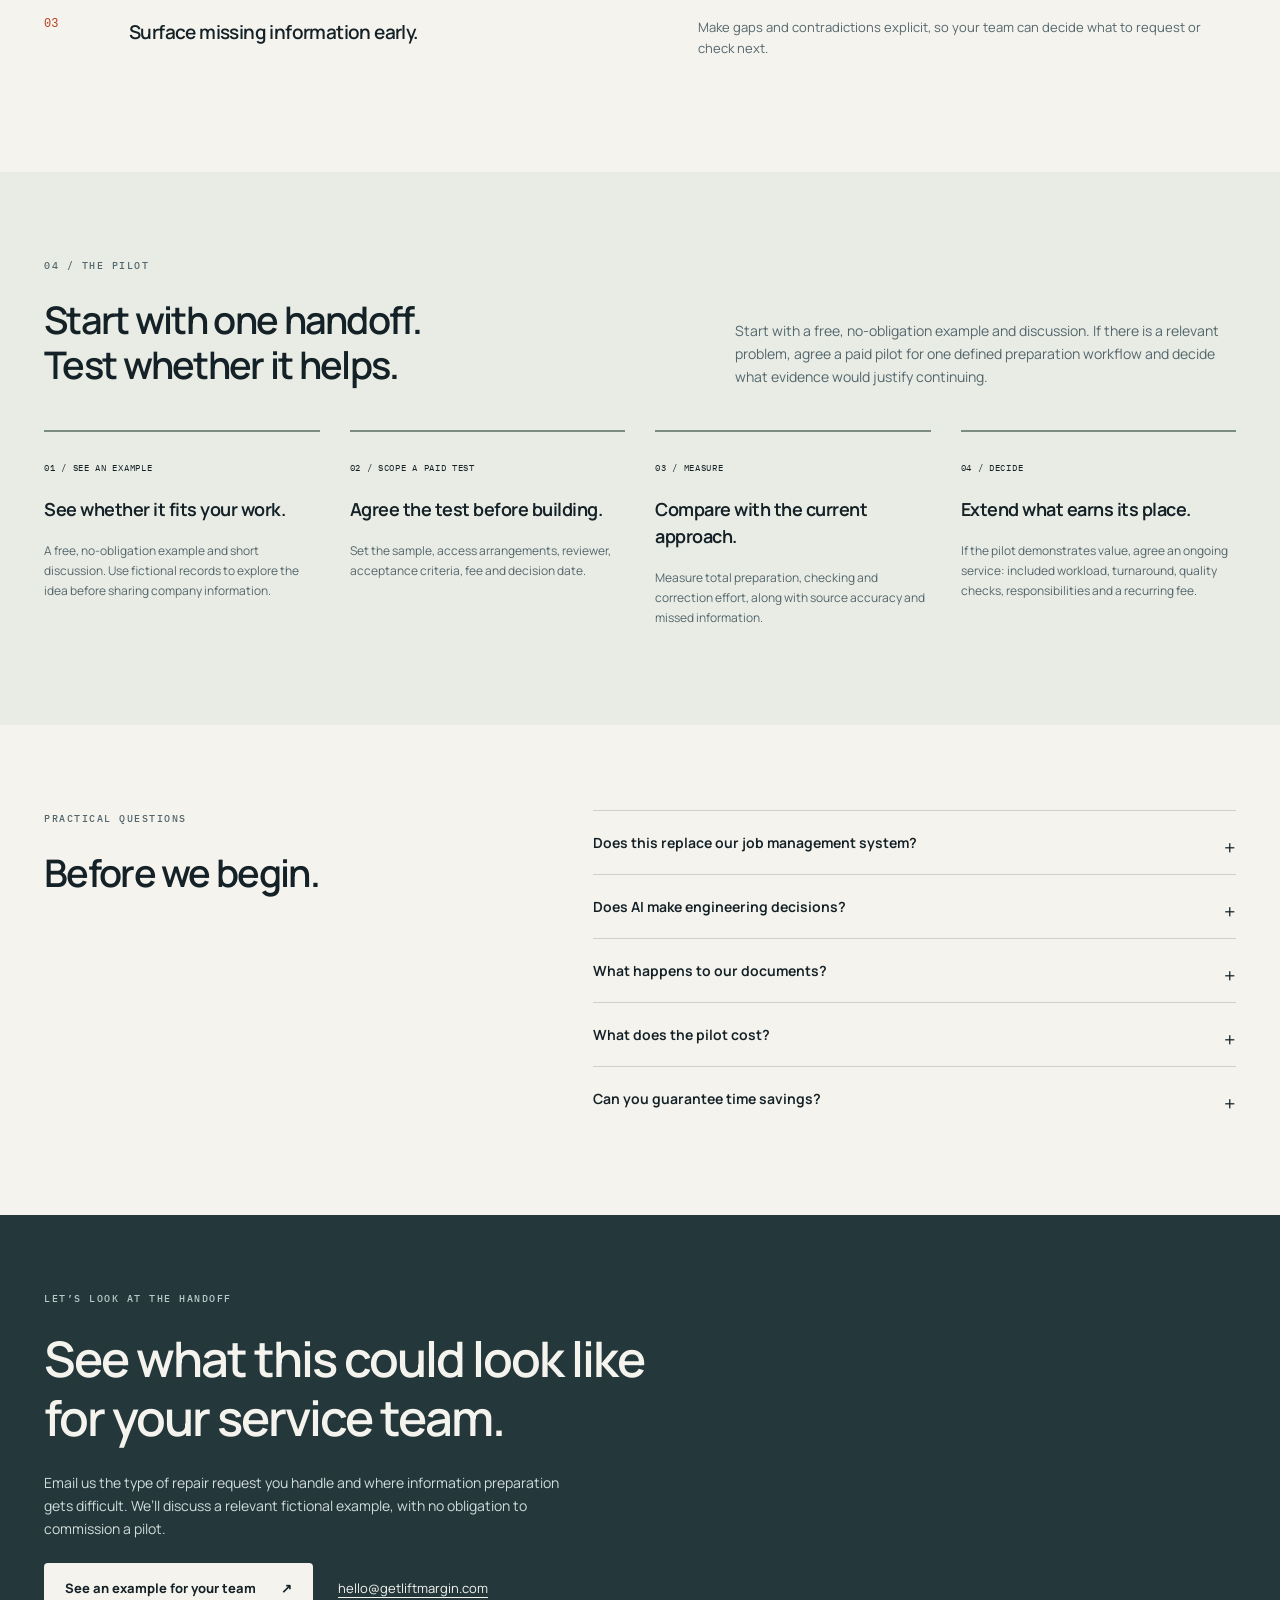
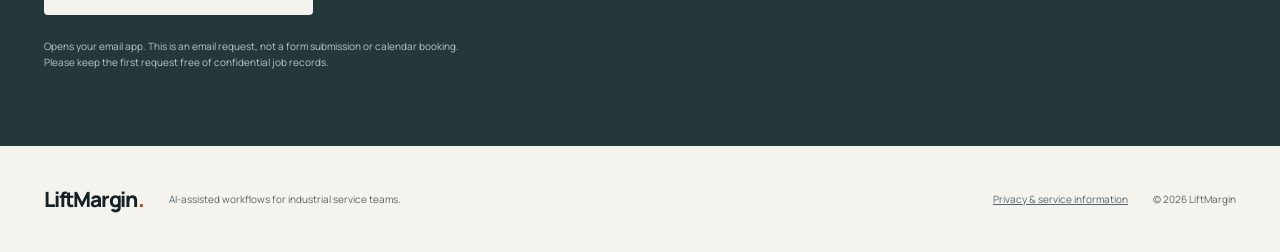
==== commit 6bf6cf7e: "Clarify managed service offer and adapt website for US buyers" ====
--- a/site/index.html
+++ b/site/index.html
@@ -1,20 +1,20 @@
 <!doctype html>
-<html lang="en-GB"><head><meta charset="utf-8"><meta name="viewport" content="width=device-width,initial-scale=1"><title>LiftMargin — Job information, ready for engineering review</title><meta name="description" content="AI-assisted job preparation for motor and generator repair teams. Explore a source-linked example, with missing information and uncertain matches kept visible."><meta property="og:title" content="LiftMargin — Put the job history in front of the engineer"><meta property="og:description" content="AI-assisted workflows for industrial service teams. Start with one handover and test the value."><meta property="og:type" content="website"><meta name="theme-color" content="#142127"><link rel="icon" href="assets/favicon.svg" type="image/svg+xml"><link rel="stylesheet" href="style.css"></head>
+<html lang="en-US"><head><meta charset="utf-8"><meta name="viewport" content="width=device-width,initial-scale=1"><title>LiftMargin — Less time chasing records. More time on the repair.</title><meta name="description" content="AI-assisted job preparation for motor and generator repair teams. Explore a source-linked example, with missing information and uncertain matches kept visible."><meta property="og:title" content="LiftMargin — Less time chasing records. More time on the repair."><meta property="og:description" content="Managed job-information preparation for motor and generator repair teams. Start with a scoped pilot."><meta property="og:type" content="website"><link rel="canonical" href="https://getliftmargin.com/"><meta property="og:url" content="https://getliftmargin.com/"><meta property="og:site_name" content="LiftMargin"><meta property="og:image" content="https://getliftmargin.com/assets/og-image-us.jpg"><meta property="og:image:width" content="1200"><meta property="og:image:height" content="630"><meta property="og:image:alt" content="LiftMargin — Less time chasing records. More time on the repair. AI-assisted job preparation for motor and generator repair teams."><meta name="twitter:card" content="summary_large_image"><meta name="twitter:title" content="LiftMargin — Less time chasing records. More time on the repair."><meta name="twitter:description" content="AI-assisted job preparation for motor and generator repair teams."><meta name="twitter:image" content="https://getliftmargin.com/assets/og-image-us.jpg"><meta name="theme-color" content="#142127"><link rel="icon" href="assets/favicon.svg" type="image/svg+xml"><link rel="stylesheet" href="style.css"></head>
 <body>
 <header><nav class="wrap" aria-label="Main navigation"><a class="wordmark" href="#top" aria-label="LiftMargin home"><svg width="29" height="30" viewBox="0 0 29 30" aria-hidden="true"><path d="M2 26V14h6v12zm10 0V8h6v18zm10 0V2h6v24z" fill="currentColor"/></svg>LiftMargin<span class="wordmark-dot">.</span></a><div class="navlinks"><a href="#approach">Approach</a><a href="#example">Example job</a><a href="#pilot">The pilot</a></div><a class="button small" href="#contact">See an example for your team <span aria-hidden="true">↗</span></a></nav></header>
 <main id="top">
-<section class="hero wrap"><div class="hero-copy"><p class="eyebrow"><span></span> FOR MOTOR &amp; GENERATOR REPAIR TEAMS</p><h1>Put the relevant<br>job history in front<br><em>of the engineer.</em></h1><p class="lead">When repair records are scattered across emails and previous job files, your team may have to reconstruct the context before assessment. LiftMargin brings those records together for review, with sources linked and unresolved questions visible.</p><div class="actions"><a class="button" href="#example">Explore an example job <span aria-hidden="true">↓</span></a><a class="text-link" href="#contact">See an example for your team ↗</a></div><p class="micro">For incoming repair enquiries. Start with a no-obligation example.</p></div><div class="hero-scene"><figure><img src="assets/workshop.webp" alt="AI-generated illustration of an industrial electric motor on a workshop bench" width="1536" height="1024" fetchpriority="high"><figcaption>Illustrative workshop image · AI-generated</figcaption></figure><div class="hero-note"><div class="note-top"><span class="mono">JR–1042 / INTAKE BRIEF</span><span class="fiction-label">FICTIONAL</span></div><h2>A clearer handover.</h2><p>Reported vibration after an earlier repair.</p><div class="note-row"><span>Asset reference</span><strong>M-204</strong></div><div class="note-row"><span>Candidate history</span><strong>M-204B <span class="source-tag">R2</span></strong></div><div class="warning">↳ Identity needs confirmation</div><p class="micro">The difference stays visible. The decision stays with your team.</p></div></div></section>
-<div class="section-rule wrap"><span class="mono">01 / THE HANDOVER</span><span>From repair enquiry to engineering review.</span></div>
-<section id="approach" class="wrap section"><div class="section-heading"><h2>One enquiry.<br>Several places to look.</h2><p>A customer description may use one reference. A previous job file may use another. Where records are incomplete or inconsistent, the reviewer needs to know which details are supported and which remain uncertain.</p></div><div class="records-strip"><article><span class="mono">R1 / CUSTOMER EMAIL</span><h3>“Vibration on M-204”</h3><p>A reported symptom and a reference to an earlier repair.</p></article><article><span class="mono">R2 / SERVICE REPORT</span><h3>“Asset M-204B”</h3><p>A bearing replacement recorded against a different identifier.</p></article><article><span class="mono">R3 / ASSET REGISTER</span><h3>“M-204 · Line 2”</h3><p>No serial number. No confirmed link to the old report.</p></article><article><span class="mono">R4 / NAMEPLATE NOTE</span><h3>“Serial unreadable”</h3><p>The supplied image cannot resolve the identity question.</p></article></div><p class="micro">Example conditions illustrated below; not claims about how frequently they occur in your business.</p></section>
+<section class="hero wrap"><div class="hero-copy"><p class="eyebrow"><span></span> FOR MOTOR &amp; GENERATOR REPAIR TEAMS</p><h1>Less time chasing records.<br><em>More time on the repair.</em></h1><p class="lead">We bring together repair history, customer correspondence and technical records into a source-linked job pack for your engineers to review. AI assists the preparation; human checks keep missing information and uncertain matches visible. Your engineers retain technical decisions.</p><div class="actions"><a class="button" href="#example">Explore an example job <span aria-hidden="true">↓</span></a><a class="text-link" href="#contact">See an example for your team ↗</a></div><p class="micro">For incoming repair requests. Start with a no-obligation example.</p></div><div class="hero-scene"><figure><img src="assets/workshop.webp" alt="AI-generated illustration of an industrial electric motor on a workshop bench" width="1536" height="1024" fetchpriority="high"><figcaption>Illustrative workshop image · AI-generated</figcaption></figure><div class="hero-note"><div class="note-top"><span class="mono">JR–1042 / INTAKE BRIEF</span><span class="fiction-label">FICTIONAL</span></div><h2>A clearer handoff.</h2><p>Reported vibration after an earlier repair.</p><div class="note-row"><span>Asset reference</span><strong>M-204</strong></div><div class="note-row"><span>Candidate history</span><strong>M-204B <span class="source-tag">R2</span></strong></div><div class="warning">↳ Identity needs confirmation</div><p class="micro">The difference stays visible. The decision stays with your team.</p></div></div></section>
+<div class="section-rule wrap"><span class="mono">01 / THE HANDOFF</span><span>From repair request to engineering review.</span></div>
+<section id="approach" class="wrap section"><div class="section-heading"><h2>One request.<br>Several places to look.</h2><p>A customer description may use one reference. A previous job file may use another. Where records are incomplete or inconsistent, the reviewer needs to know which details are supported and which remain uncertain.</p></div><div class="records-strip"><article><span class="mono">R1 / CUSTOMER EMAIL</span><h3>“Vibration on M-204”</h3><p>A reported symptom and a reference to an earlier repair.</p></article><article><span class="mono">R2 / SERVICE REPORT</span><h3>“Asset M-204B”</h3><p>A bearing replacement recorded against a different identifier.</p></article><article><span class="mono">R3 / ASSET REGISTER</span><h3>“M-204 · Line 2”</h3><p>No serial number. No confirmed link to the old report.</p></article><article><span class="mono">R4 / NAMEPLATE NOTE</span><h3>“Serial unreadable”</h3><p>The supplied image cannot resolve the identity question.</p></article></div><p class="micro">Example conditions illustrated below; not claims about how frequently they occur in your business.</p></section>
 <section id="example" class="demo-section"><div class="wrap section"><div class="demo-heading"><div><p class="eyebrow light">02 / SEE THE WORKFLOW</p><h2>Follow the evidence.<br>Keep the open questions.</h2></div><p>Open a record. Inspect the brief. See why an uncertain match stays uncertain.</p></div><div class="demo-disclosure"><span class="fiction-label">ILLUSTRATIVE EXAMPLE · FICTIONAL RECORDS</span><span>A working interface demonstration, not live AI processing.</span></div>
-<div class="demo-shell"><aside class="source-tray" aria-label="Example source records"><div class="panel-label mono">SOURCE RECORDS <span>04</span></div><button class="source-button" data-source="R1"><span class="file-icon">@</span><span><strong>Incoming enquiry</strong><small>10 Oct 2026 · M-204</small></span><b>↗</b></button><button class="source-button" data-source="R2"><span class="file-icon">≡</span><span><strong>Previous service report</strong><small>18 Mar 2026 · M-204B</small></span><b>↗</b></button><button class="source-button" data-source="R3"><span class="file-icon">▤</span><span><strong>Asset register</strong><small>Line 2 · M-204</small></span><b>↗</b></button><button class="source-button" data-source="R4"><span class="file-icon">▧</span><span><strong>Nameplate image note</strong><small>Serial not readable</small></span><b>↗</b></button><div class="tray-note">Sources support a statement.<br>They do not settle an uncertain match.</div></aside>
-<article class="brief"><div class="brief-meta mono">JR–1042 <span>FENWICK WORKS · FICTIONAL</span></div><h3>Intake brief</h3><p class="brief-sub">Prepared for engineering review</p><div class="brief-block"><h4>Reported condition</h4><p>Customer reports vibration on motor <strong>M-204</strong> after an earlier bearing repair. No current measurement report was supplied. <button class="citation" data-source="R1" aria-label="Open source R1 for reported condition">R1 ↗</button></p></div><div class="brief-block"><h4>Candidate repair history</h4><p>A service report records a drive-end bearing replacement and completed test on <strong>M-204B</strong> in March. Its connection to this enquiry is unconfirmed. It does not establish current condition. <button class="citation" data-source="R2" aria-label="Open source R2 for candidate repair history">R2 ↗</button></p></div><button class="identity-alert" id="identity"><span class="mono">IDENTITY NEEDS CONFIRMATION</span><strong>M-204 <span>↔</span> M-204B</strong><small>Match unconfirmed. Compare the records →</small></button><div class="brief-block"><h4>Questions for the reviewer</h4><ul><li>Check whether a serial number or documented cross-reference can establish the asset match. <button class="citation" data-source="R3">R3 ↗</button> <button class="citation" data-source="R4">R4 ↗</button></li><li>Decide whether current vibration measurements are needed at this stage; none were supplied. <button class="citation" data-source="R1">R1 ↗</button></li></ul></div><div class="brief-foot"><button class="button secondary small" id="review" aria-pressed="false">Mark example reviewed</button><p id="review-status" role="status">Review is an acknowledgement, not job approval.</p></div></article>
+<div class="demo-shell"><aside class="source-tray" aria-label="Example source records"><div class="panel-label mono">SOURCE RECORDS <span>04</span></div><button class="source-button" data-source="R1"><span class="file-icon">@</span><span><strong>Incoming request</strong><small>10 Oct 2026 · M-204</small></span><b>↗</b></button><button class="source-button" data-source="R2"><span class="file-icon">≡</span><span><strong>Previous service report</strong><small>18 Mar 2026 · M-204B</small></span><b>↗</b></button><button class="source-button" data-source="R3"><span class="file-icon">▤</span><span><strong>Asset register</strong><small>Line 2 · M-204</small></span><b>↗</b></button><button class="source-button" data-source="R4"><span class="file-icon">▧</span><span><strong>Nameplate image note</strong><small>Serial not readable</small></span><b>↗</b></button><div class="tray-note">Sources support a statement.<br>They do not settle an uncertain match.</div></aside>
+<article class="brief"><div class="brief-meta mono">JR–1042 <span>FENWICK WORKS · FICTIONAL</span></div><h3>Intake brief</h3><p class="brief-sub">Prepared for engineering review</p><div class="brief-block"><h4>Reported condition</h4><p>Customer reports vibration on motor <strong>M-204</strong> after an earlier bearing repair. No current measurement report was supplied. <button class="citation" data-source="R1" aria-label="Open source R1 for reported condition">R1 ↗</button></p></div><div class="brief-block"><h4>Candidate repair history</h4><p>A service report records a drive-end bearing replacement and completed test on <strong>M-204B</strong> in March. Its connection to this request is unconfirmed. It does not establish current condition. <button class="citation" data-source="R2" aria-label="Open source R2 for candidate repair history">R2 ↗</button></p></div><button class="identity-alert" id="identity"><span class="mono">IDENTITY NEEDS CONFIRMATION</span><strong>M-204 <span>↔</span> M-204B</strong><small>Match unconfirmed. Compare the records →</small></button><div class="brief-block"><h4>Questions for the reviewer</h4><ul><li>Check whether a serial number or documented cross-reference can establish the asset match. <button class="citation" data-source="R3">R3 ↗</button> <button class="citation" data-source="R4">R4 ↗</button></li><li>Decide whether current vibration measurements are needed at this stage; none were supplied. <button class="citation" data-source="R1">R1 ↗</button></li></ul></div><div class="brief-foot"><button class="button secondary small" id="review" aria-pressed="false">Mark example reviewed</button><p id="review-status" role="status">Review is an acknowledgment, not job approval.</p></div></article>
 <aside class="questions-panel"><p class="panel-label mono">CLARIFICATION LIST</p><h3>Make the next<br>question explicit.</h3><p class="micro">Select questions to discuss with the reviewer. Not every missing record is required before an initial assessment.</p><button class="question-add" data-question="Confirm whether M-204 and M-204B refer to the same asset, using the serial number.">+ Confirm asset identity</button><button class="question-add" data-question="Ask the reviewer whether current vibration measurements are needed at this stage.">+ Check measurement requirements</button><ul id="questions" aria-label="Selected clarification questions"></ul><p id="question-status" class="micro" role="status" aria-live="polite">No questions added yet.</p></aside></div>
-<div class="demo-toolbar"><p>Information organised. Uncertainty preserved. Engineering judgement retained.</p><div><button class="button paper small" id="download">Download example brief ↓</button><button class="reset" id="reset">Reset example ↺</button></div></div><details class="demo-about"><summary>What this example does—and does not—demonstrate</summary><p>This deliberately small example shows how sources and uncertainty can be presented. It does not establish time savings, typical job volume or suitability for your records. A representative test must include your actual document types, complexity, review effort and workflow requirements.</p><p>Every company, record and job in this example is fictional. The content is predefined; this page does not analyse files or run a live AI service. It illustrates a proposed handover. Your team defines the required records and retains technical assessment, repair and safety decisions.</p></details></div></section>
-<section class="wrap section outcomes"><p class="eyebrow">03 / A FOCUSED IMPLEMENTATION</p><div class="section-heading"><h2>Give the reviewer context.<br>And a clear view of the gaps.</h2><p>We offer focused implementation of AI-assisted workflows around your team’s existing records. Each pilot tests feasibility and value for one agreed handover.</p></div><div class="commercial-purpose"><h3>Test the operational consequence.</h3><p>If engineers repeatedly reconstruct job context, or handovers return for clarification, preparation may consume useful capacity or delay assessment. The pilot measures whether changing that work makes a meaningful difference in your team.</p></div><div class="outcome-list"><article><span class="number">01</span><h3>Bring relevant history together.</h3><p>Put candidate job records alongside the incoming enquiry, with uncertain matches clearly marked.</p></article><article><span class="number">02</span><h3>Keep the source close.</h3><p>Let reviewers inspect the original record behind a statement, rather than rely on an unexplained summary.</p></article><article><span class="number">03</span><h3>Surface missing information early.</h3><p>Make gaps and contradictions explicit, so your team can decide what to request or check next.</p></article></div></section>
-<section id="pilot" class="pilot-section"><div class="wrap section"><div class="section-heading"><div><p class="eyebrow">04 / THE PILOT</p><h2>Start with one handover.<br>Test whether it helps.</h2></div><p>Start with a free, no-obligation example and discussion. If there is a relevant problem, agree a paid test of one handover and decide what evidence would justify continuing.</p></div><ol class="pilot-steps"><li><span class="mono">01 / SEE AN EXAMPLE</span><h3>See whether it fits your work.</h3><p>A free, no-obligation example and short discussion. Use fictional records to explore the idea before sharing company information.</p></li><li><span class="mono">02 / SCOPE A PAID TEST</span><h3>Agree the test before building.</h3><p>Set the sample, access arrangements, reviewer, acceptance criteria, fee and decision date.</p></li><li><span class="mono">03 / MEASURE</span><h3>Compare with the current approach.</h3><p>Measure total preparation, checking and correction effort, along with source accuracy and missed information.</p></li><li><span class="mono">04 / DECIDE</span><h3>Extend what earns its place.</h3><p>If the evidence supports it, agree integration, operating ownership and ongoing support.</p></li></ol></div></section>
-<section class="wrap section faq"><div><p class="eyebrow">PRACTICAL QUESTIONS</p><h2>Before we begin.</h2></div><div><details><summary>Does this replace our job management system?</summary><p>The proposed workflow is designed around the records and systems your team uses. The pilot establishes which imports, access and integrations are practical.</p></details><details><summary>Does AI make engineering decisions?</summary><p>No. The service organises and references information for review. Your team retains technical judgement, repair decisions and approval.</p></details><details><summary>What happens to our documents?</summary><p>Access, storage, retention and deletion arrangements must be agreed before company records are accepted. Please do not send confidential records in an initial enquiry.</p></details><details><summary>What does the pilot cost?</summary><p>The fee is agreed after the workflow and test scope are understood. The initial conversation is free and carries no obligation.</p></details><details><summary>Can you guarantee time savings?</summary><p>No. The pilot measures whether the workflow improves your handover. The fictional demonstration is not evidence of customer savings or operational results.</p></details></div></section>
-<section id="contact" class="contact-section"><div class="wrap"><p class="eyebrow light">LET’S LOOK AT THE HANDOVER</p><h2>See what this could look like<br>for your service team.</h2><p>Email us the type of repair enquiry you handle and where information preparation gets difficult. We’ll discuss a relevant fictional example, with no obligation to commission a pilot.</p><a class="button paper" href="mailto:hello@getliftmargin.com?subject=An%20example%20for%20our%20service%20team">See an example for your team <span aria-hidden="true">↗</span></a><a class="email" href="mailto:hello@getliftmargin.com">hello@getliftmargin.com</a><p class="contact-note">Opens your email app. This is an email enquiry, not a form submission or calendar booking.<br>Please keep the first enquiry free of confidential job records.</p></div></section>
+<div class="demo-toolbar"><p>Information organized. Uncertainty preserved. Engineering judgment retained.</p><div><button class="button paper small" id="download">Download example brief ↓</button><button class="reset" id="reset">Reset example ↺</button></div></div><details class="demo-about"><summary>What this example does—and does not—demonstrate</summary><p>This deliberately small example shows how sources and uncertainty can be presented. It does not establish time savings, typical job volume or suitability for your records. A representative test must include your actual document types, complexity, review effort and workflow requirements.</p><p>Every company, record and job in this example is fictional. The content is predefined; this page does not analyze files or run a live AI service. It illustrates a proposed handoff. Your team defines the required records and retains technical assessment, repair and safety decisions.</p></details></div></section>
+<section class="wrap section outcomes"><p class="eyebrow">03 / MANAGED JOB PREPARATION</p><div class="section-heading"><h2>Give the reviewer context.<br>And a clear view of the gaps.</h2><p>LiftMargin is a managed operational service for job-information preparation. We set up an agreed workflow around your existing records, prepare the job packs and check them before handoff. A scoped pilot establishes the workload, review responsibilities and whether the service earns its place.</p></div><div class="commercial-purpose"><h3>Test the operational consequence.</h3><p>If engineers repeatedly reconstruct job context, or handoffs return for clarification, preparation may consume useful capacity or delay assessment. The pilot measures whether changing that work makes a meaningful difference in your team.</p></div><div class="outcome-list"><article><span class="number">01</span><h3>Bring relevant history together.</h3><p>Put candidate job records alongside the incoming request, with uncertain matches clearly marked.</p></article><article><span class="number">02</span><h3>Keep the source close.</h3><p>Let reviewers inspect the original record behind a statement, rather than rely on an unexplained summary.</p></article><article><span class="number">03</span><h3>Surface missing information early.</h3><p>Make gaps and contradictions explicit, so your team can decide what to request or check next.</p></article></div></section>
+<section id="pilot" class="pilot-section"><div class="wrap section"><div class="section-heading"><div><p class="eyebrow">04 / THE PILOT</p><h2>Start with one handoff.<br>Test whether it helps.</h2></div><p>Start with a free, no-obligation example and discussion. If there is a relevant problem, agree a paid pilot for one defined preparation workflow and decide what evidence would justify continuing.</p></div><ol class="pilot-steps"><li><span class="mono">01 / SEE AN EXAMPLE</span><h3>See whether it fits your work.</h3><p>A free, no-obligation example and short discussion. Use fictional records to explore the idea before sharing company information.</p></li><li><span class="mono">02 / SCOPE A PAID TEST</span><h3>Agree the test before building.</h3><p>Set the sample, access arrangements, reviewer, acceptance criteria, fee and decision date.</p></li><li><span class="mono">03 / MEASURE</span><h3>Compare with the current approach.</h3><p>Measure total preparation, checking and correction effort, along with source accuracy and missed information.</p></li><li><span class="mono">04 / DECIDE</span><h3>Extend what earns its place.</h3><p>If the pilot demonstrates value, agree an ongoing service: included workload, turnaround, quality checks, responsibilities and a recurring fee.</p></li></ol></div></section>
+<section class="wrap section faq"><div><p class="eyebrow">PRACTICAL QUESTIONS</p><h2>Before we begin.</h2></div><div><details><summary>Does this replace our job management system?</summary><p>We work around the records and systems your team uses. The pilot establishes which imports, access and integrations are practical, and what preparation work we will manage for you.</p></details><details><summary>Does AI make engineering decisions?</summary><p>No. The service organizes and references information for review. Your team retains technical judgment, repair decisions and approval.</p></details><details><summary>What happens to our documents?</summary><p>Access, storage, retention and deletion arrangements must be agreed before company records are accepted. Please do not send confidential records in an initial request.</p></details><details><summary>What does the pilot cost?</summary><p>The fee is agreed after the workflow and test scope are understood. The initial conversation is free and carries no obligation.</p></details><details><summary>Can you guarantee time savings?</summary><p>No. The pilot measures whether the workflow improves your handoff. The fictional demonstration is not evidence of customer savings or operational results.</p></details></div></section>
+<section id="contact" class="contact-section"><div class="wrap"><p class="eyebrow light">LET’S LOOK AT THE HANDOFF</p><h2>See what this could look like<br>for your service team.</h2><p>Email us the type of repair request you handle and where information preparation gets difficult. We’ll discuss a relevant fictional example, with no obligation to commission a pilot.</p><a class="button paper" href="mailto:hello@getliftmargin.com?subject=An%20example%20for%20our%20service%20team">See an example for your team <span aria-hidden="true">↗</span></a><a class="email" href="mailto:hello@getliftmargin.com">hello@getliftmargin.com</a><p class="contact-note">Opens your email app. This is an email request, not a form submission or calendar booking.<br>Please keep the first request free of confidential job records.</p></div></section>
 </main><footer class="wrap"><a class="wordmark" href="#top">LiftMargin<span class="wordmark-dot">.</span></a><p>AI-assisted workflows for industrial service teams.</p><a href="privacy.html">Privacy &amp; service information</a><span>© 2026 LiftMargin</span></footer>
 <dialog id="source-dialog" aria-labelledby="source-title"><div class="dialog-head"><span class="mono" id="source-kind"></span><button id="close-dialog" aria-label="Close source record">×</button></div><h2 id="source-title"></h2><p class="fiction-label">FICTIONAL RECORD · JR–1042</p><div id="source-content"></div><div class="dialog-bottom"><button class="button secondary small" id="dialog-done">Back to brief</button></div></dialog>
 <script src="app.js"></script></body></html>
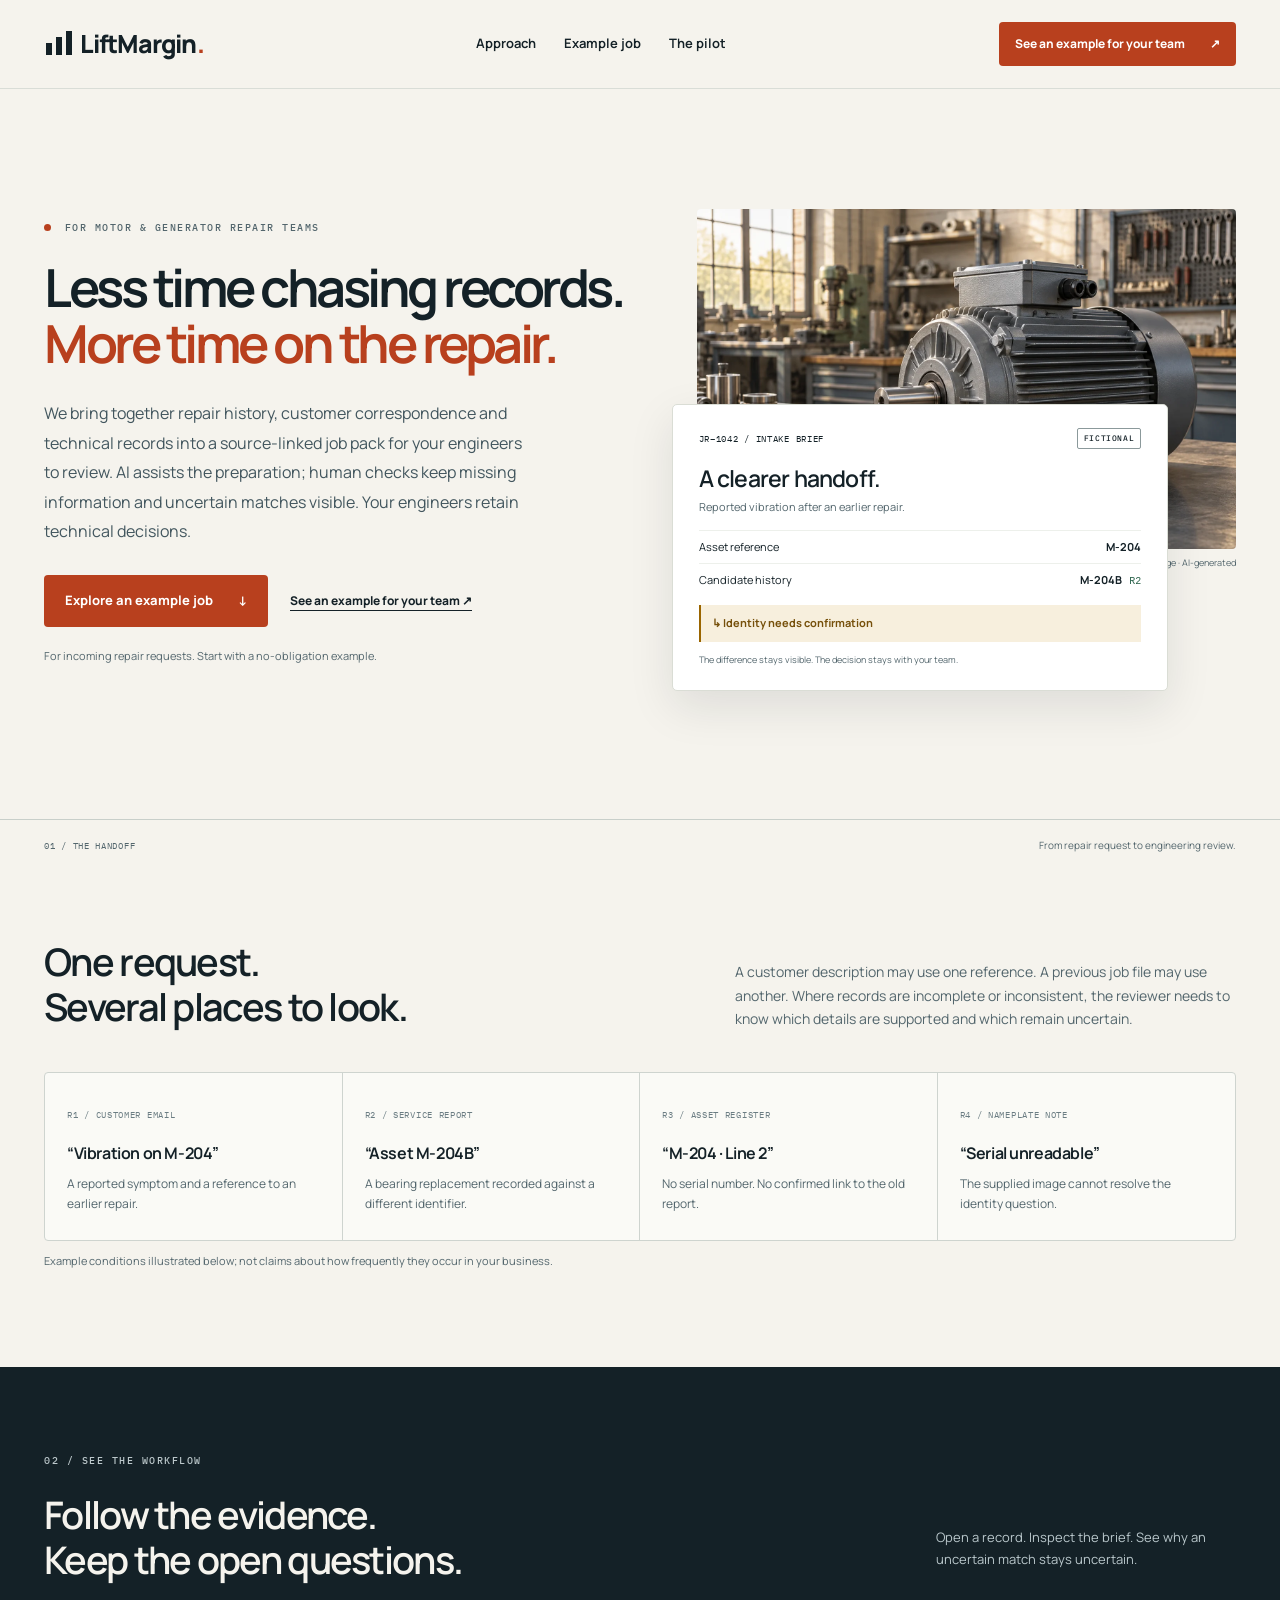
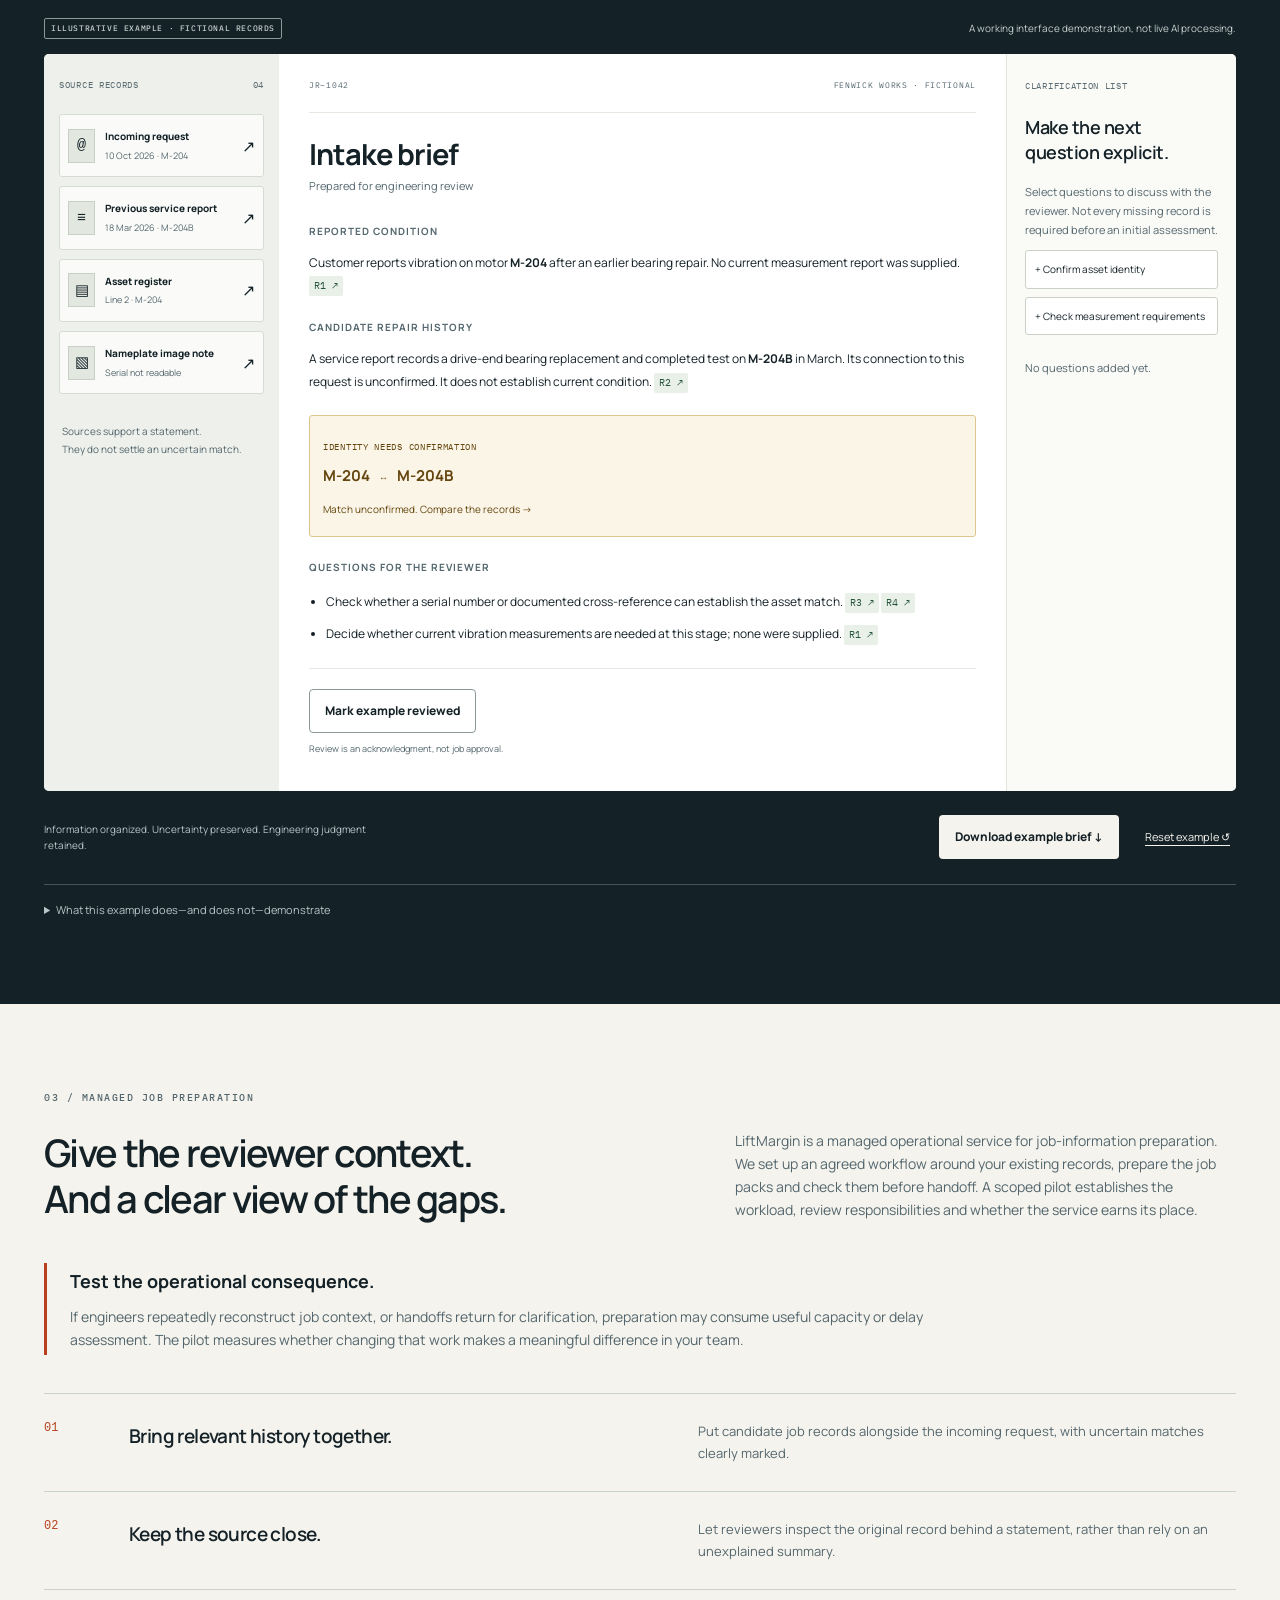
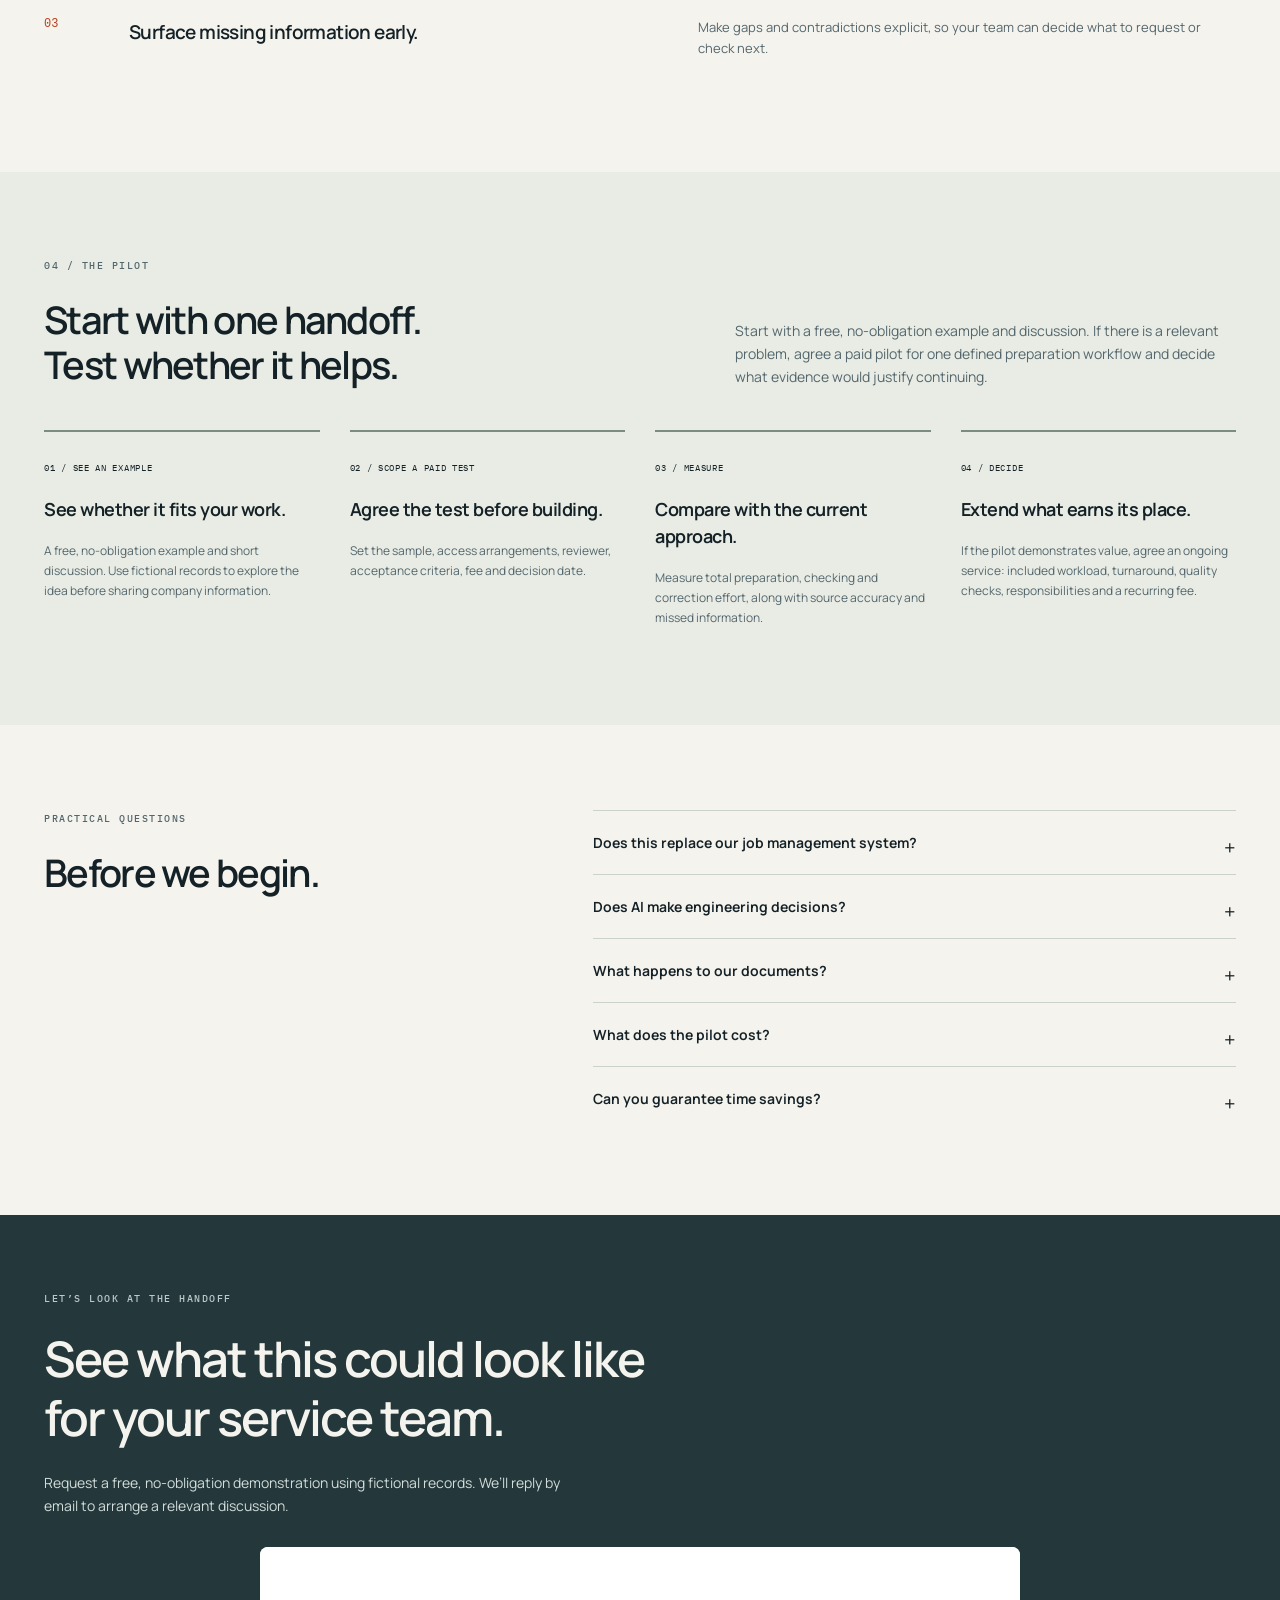
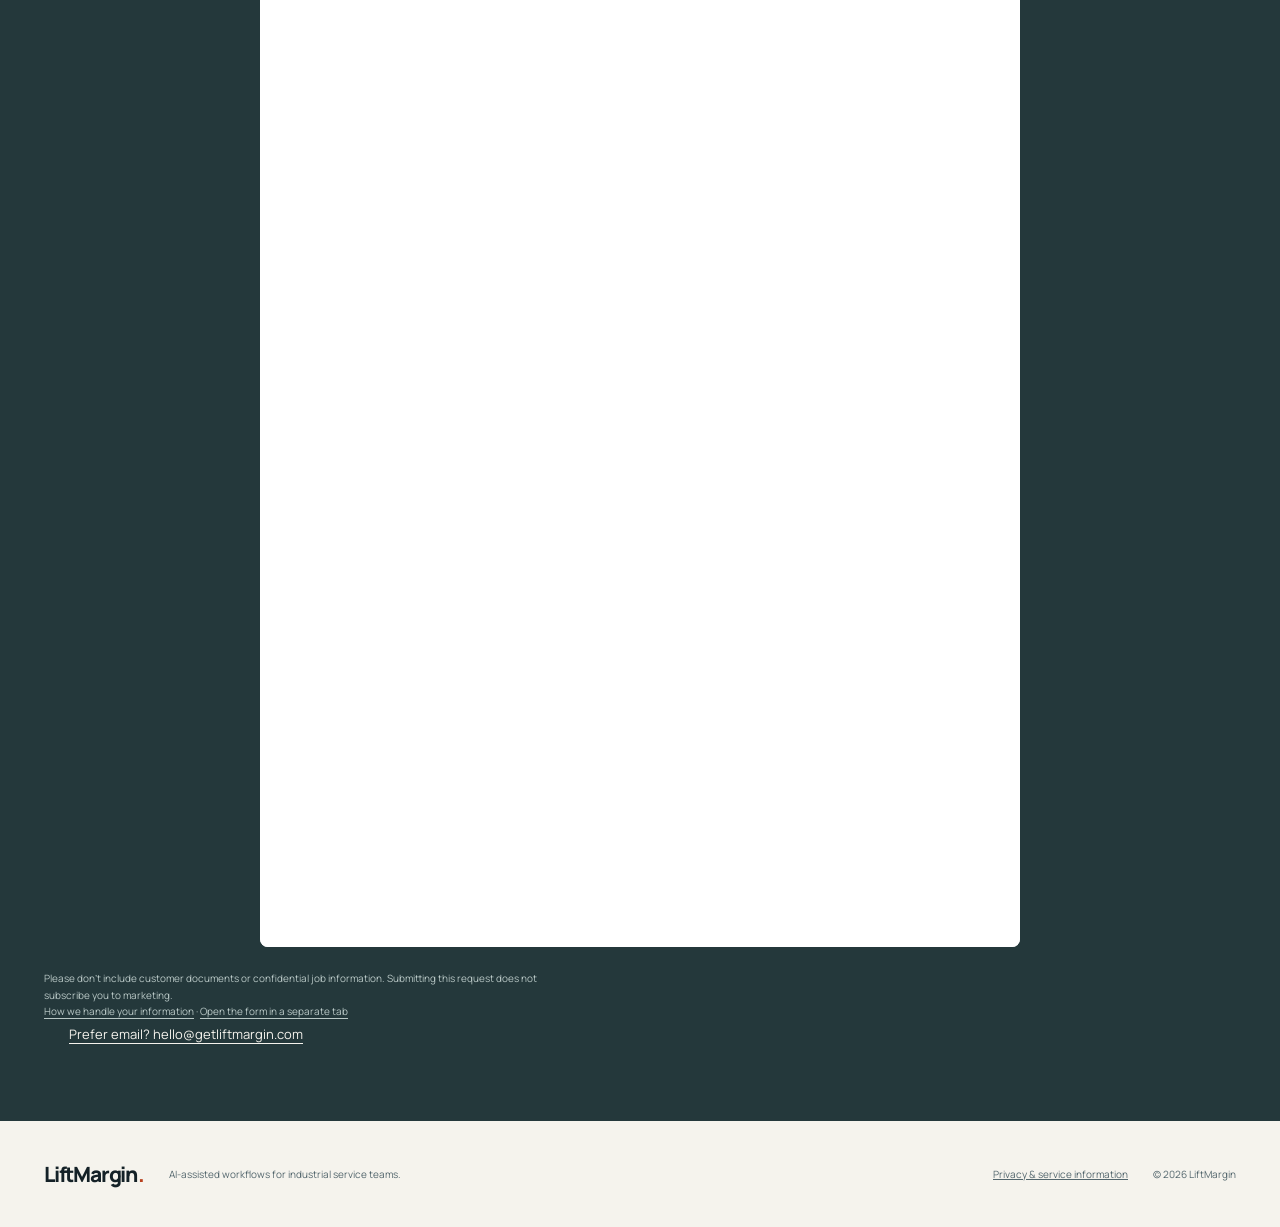
==== commit 50fd2969: "Connect demonstration requests to GoHighLevel form" ====
--- a/site/index.html
+++ b/site/index.html
@@ -14,7 +14,7 @@
 <section class="wrap section outcomes"><p class="eyebrow">03 / MANAGED JOB PREPARATION</p><div class="section-heading"><h2>Give the reviewer context.<br>And a clear view of the gaps.</h2><p>LiftMargin is a managed operational service for job-information preparation. We set up an agreed workflow around your existing records, prepare the job packs and check them before handoff. A scoped pilot establishes the workload, review responsibilities and whether the service earns its place.</p></div><div class="commercial-purpose"><h3>Test the operational consequence.</h3><p>If engineers repeatedly reconstruct job context, or handoffs return for clarification, preparation may consume useful capacity or delay assessment. The pilot measures whether changing that work makes a meaningful difference in your team.</p></div><div class="outcome-list"><article><span class="number">01</span><h3>Bring relevant history together.</h3><p>Put candidate job records alongside the incoming request, with uncertain matches clearly marked.</p></article><article><span class="number">02</span><h3>Keep the source close.</h3><p>Let reviewers inspect the original record behind a statement, rather than rely on an unexplained summary.</p></article><article><span class="number">03</span><h3>Surface missing information early.</h3><p>Make gaps and contradictions explicit, so your team can decide what to request or check next.</p></article></div></section>
 <section id="pilot" class="pilot-section"><div class="wrap section"><div class="section-heading"><div><p class="eyebrow">04 / THE PILOT</p><h2>Start with one handoff.<br>Test whether it helps.</h2></div><p>Start with a free, no-obligation example and discussion. If there is a relevant problem, agree a paid pilot for one defined preparation workflow and decide what evidence would justify continuing.</p></div><ol class="pilot-steps"><li><span class="mono">01 / SEE AN EXAMPLE</span><h3>See whether it fits your work.</h3><p>A free, no-obligation example and short discussion. Use fictional records to explore the idea before sharing company information.</p></li><li><span class="mono">02 / SCOPE A PAID TEST</span><h3>Agree the test before building.</h3><p>Set the sample, access arrangements, reviewer, acceptance criteria, fee and decision date.</p></li><li><span class="mono">03 / MEASURE</span><h3>Compare with the current approach.</h3><p>Measure total preparation, checking and correction effort, along with source accuracy and missed information.</p></li><li><span class="mono">04 / DECIDE</span><h3>Extend what earns its place.</h3><p>If the pilot demonstrates value, agree an ongoing service: included workload, turnaround, quality checks, responsibilities and a recurring fee.</p></li></ol></div></section>
 <section class="wrap section faq"><div><p class="eyebrow">PRACTICAL QUESTIONS</p><h2>Before we begin.</h2></div><div><details><summary>Does this replace our job management system?</summary><p>We work around the records and systems your team uses. The pilot establishes which imports, access and integrations are practical, and what preparation work we will manage for you.</p></details><details><summary>Does AI make engineering decisions?</summary><p>No. The service organizes and references information for review. Your team retains technical judgment, repair decisions and approval.</p></details><details><summary>What happens to our documents?</summary><p>Access, storage, retention and deletion arrangements must be agreed before company records are accepted. Please do not send confidential records in an initial request.</p></details><details><summary>What does the pilot cost?</summary><p>The fee is agreed after the workflow and test scope are understood. The initial conversation is free and carries no obligation.</p></details><details><summary>Can you guarantee time savings?</summary><p>No. The pilot measures whether the workflow improves your handoff. The fictional demonstration is not evidence of customer savings or operational results.</p></details></div></section>
-<section id="contact" class="contact-section"><div class="wrap"><p class="eyebrow light">LET’S LOOK AT THE HANDOFF</p><h2>See what this could look like<br>for your service team.</h2><p>Email us the type of repair request you handle and where information preparation gets difficult. We’ll discuss a relevant fictional example, with no obligation to commission a pilot.</p><a class="button paper" href="mailto:hello@getliftmargin.com?subject=An%20example%20for%20our%20service%20team">See an example for your team <span aria-hidden="true">↗</span></a><a class="email" href="mailto:hello@getliftmargin.com">hello@getliftmargin.com</a><p class="contact-note">Opens your email app. This is an email request, not a form submission or calendar booking.<br>Please keep the first request free of confidential job records.</p></div></section>
+<section id="contact" class="contact-section"><div class="wrap"><p class="eyebrow light">LET’S LOOK AT THE HANDOFF</p><h2>See what this could look like<br>for your service team.</h2><p>Request a free, no-obligation demonstration using fictional records. We’ll reply by email to arrange a relevant discussion.</p><div class="request-form-shell"><iframe src="https://api.leadconnectorhq.com/widget/form/vJHZk4NUWJeu3hYxcGUx" title="Request a LiftMargin demonstration" loading="lazy" referrerpolicy="strict-origin-when-cross-origin"></iframe></div><p class="contact-note">Please don’t include customer documents or confidential job information. Submitting this request does not subscribe you to marketing.<br><a href="privacy.html">How we handle your information</a> · <a href="https://api.leadconnectorhq.com/widget/form/vJHZk4NUWJeu3hYxcGUx" target="_blank" rel="noopener">Open the form in a separate tab</a></p><a class="email" href="mailto:hello@getliftmargin.com">Prefer email? hello@getliftmargin.com</a></div></section>
 </main><footer class="wrap"><a class="wordmark" href="#top">LiftMargin<span class="wordmark-dot">.</span></a><p>AI-assisted workflows for industrial service teams.</p><a href="privacy.html">Privacy &amp; service information</a><span>© 2026 LiftMargin</span></footer>
 <dialog id="source-dialog" aria-labelledby="source-title"><div class="dialog-head"><span class="mono" id="source-kind"></span><button id="close-dialog" aria-label="Close source record">×</button></div><h2 id="source-title"></h2><p class="fiction-label">FICTIONAL RECORD · JR–1042</p><div id="source-content"></div><div class="dialog-bottom"><button class="button secondary small" id="dialog-done">Back to brief</button></div></dialog>
 <script src="app.js"></script></body></html>
--- a/site/style.css
+++ b/site/style.css
@@ -3,3 +3,5 @@
 @media(min-width:1500px){.hero{min-height:760px}}@media(max-width:1050px){.wrap{padding-left:28px;padding-right:28px}.navlinks{gap:16px}.hero{gap:25px}.hero h1{font-size:51px}.hero-scene img{height:300px}.hero-note{width:95%;padding:20px}.demo-shell{grid-template-columns:190px 1fr}.questions-panel{grid-column:1/-1;border-top:1px solid #dce1d7;padding:22px;display:grid;grid-template-columns:1fr 1fr;gap:0 25px}.questions-panel h3{margin:0}.questions-panel .panel-label{grid-column:1/-1}.questions-panel .micro{margin:10px 0}.section-heading{gap:40px}.records-strip article{padding:20px 15px}.hero .actions{gap:15px}.pilot-steps{gap:20px}.faq{gap:40px}}@media(max-width:750px){html{scroll-padding-top:80px}.wrap{padding-left:22px;padding-right:22px}nav{height:75px;gap:12px}.wordmark{font-size:22px}.wordmark svg{width:23px}.navlinks{display:none}nav>.button{font-size:10px;padding:9px 10px;gap:8px}.hero{display:block;padding-top:45px;padding-bottom:55px;min-height:0}.hero h1{font-size:48px;letter-spacing:-2.7px}.lead{font-size:14px;max-width:none}.hero-scene{margin-top:38px;padding-bottom:145px}.hero-scene figure{margin-left:25px}.hero-scene img{height:290px}.hero-note{width:88%;padding:22px;bottom:0}.hero-note h2{font-size:23px}.hero-copy>.micro{font-size:10px}.section-rule{font-size:9px;gap:15px}.section{padding-top:55px;padding-bottom:55px}h2{font-size:31px;letter-spacing:-1.3px}.section-heading{display:block;margin-bottom:28px}.section-heading>p{font-size:13px;margin-top:22px}.records-strip{grid-template-columns:1fr 1fr}.records-strip article:nth-child(2){border-right:0}.records-strip article:nth-child(-n+2){border-bottom:1px solid #ced4cf}.records-strip h3{font-size:14px}.records-strip p{font-size:11px}.demo-heading{display:block}.demo-heading>p{max-width:none;margin-top:20px}.demo-disclosure{display:block}.demo-disclosure>span:last-child{display:block;margin-top:10px}.demo-shell{display:block}.source-tray{display:grid;grid-template-columns:1fr 1fr;gap:8px;padding:18px 12px}.source-tray .panel-label{grid-column:1/-1;margin-bottom:7px}.source-button{margin:0;padding:10px 7px;gap:7px}.source-button b{display:none}.source-button strong{font-size:9px}.source-button small{font-size:8px}.file-icon{width:22px;height:28px}.tray-note{display:none}.brief{padding:24px 20px}.brief-meta{font-size:7px}.brief-block p,.brief-block li{font-size:12px}.identity-alert strong{font-size:14px}.questions-panel{display:block}.questions-panel h3 br{display:none}.questions-panel .question-add{margin-top:5px;width:100%}.demo-toolbar{display:block}.demo-toolbar>div{gap:15px;flex-wrap:wrap}.demo-toolbar p{max-width:none}.outcome-list article{grid-template-columns:30px 1fr;gap:10px}.outcome-list p{grid-column:2}.outcome-list h3{font-size:17px}.pilot-steps{grid-template-columns:1fr 1fr;gap:25px}.pilot-steps h3{font-size:16px}.faq{display:block}.faq>div:first-child{margin-bottom:30px}.contact-section{padding:55px 0}.contact-section h2{font-size:36px}.contact-section .email{display:block;margin:20px 0 0}.contact-section p:not(.eyebrow){font-size:13px}footer{gap:16px}footer p{flex-basis:100%;margin:0}dialog{padding:22px}dialog h2{font-size:24px}}@media(prefers-reduced-motion:reduce){html{scroll-behavior:auto}*{transition:none!important}}
 
 .commercial-purpose{border-left:3px solid var(--orange);padding:4px 0 4px 23px;margin:0 0 38px;max-width:880px}.commercial-purpose h3{font-size:18px;margin:0 0 8px}.commercial-purpose p{font-size:14px;color:var(--steel);margin:0}.hero h1{font-size:clamp(38px,4.1vw,59px)}@media(max-width:750px){.hero h1{font-size:43px}.contact-section h2{font-size:34px}}
+
+.request-form-shell{max-width:760px;margin:30px auto 20px;background:#fff;border-radius:8px;overflow:hidden}.request-form-shell iframe{display:block;width:100%;height:1000px;border:0;background:#fff}.contact-section .contact-note a{text-decoration:underline;text-underline-offset:3px}@media(max-width:750px){.request-form-shell iframe{height:1100px}}
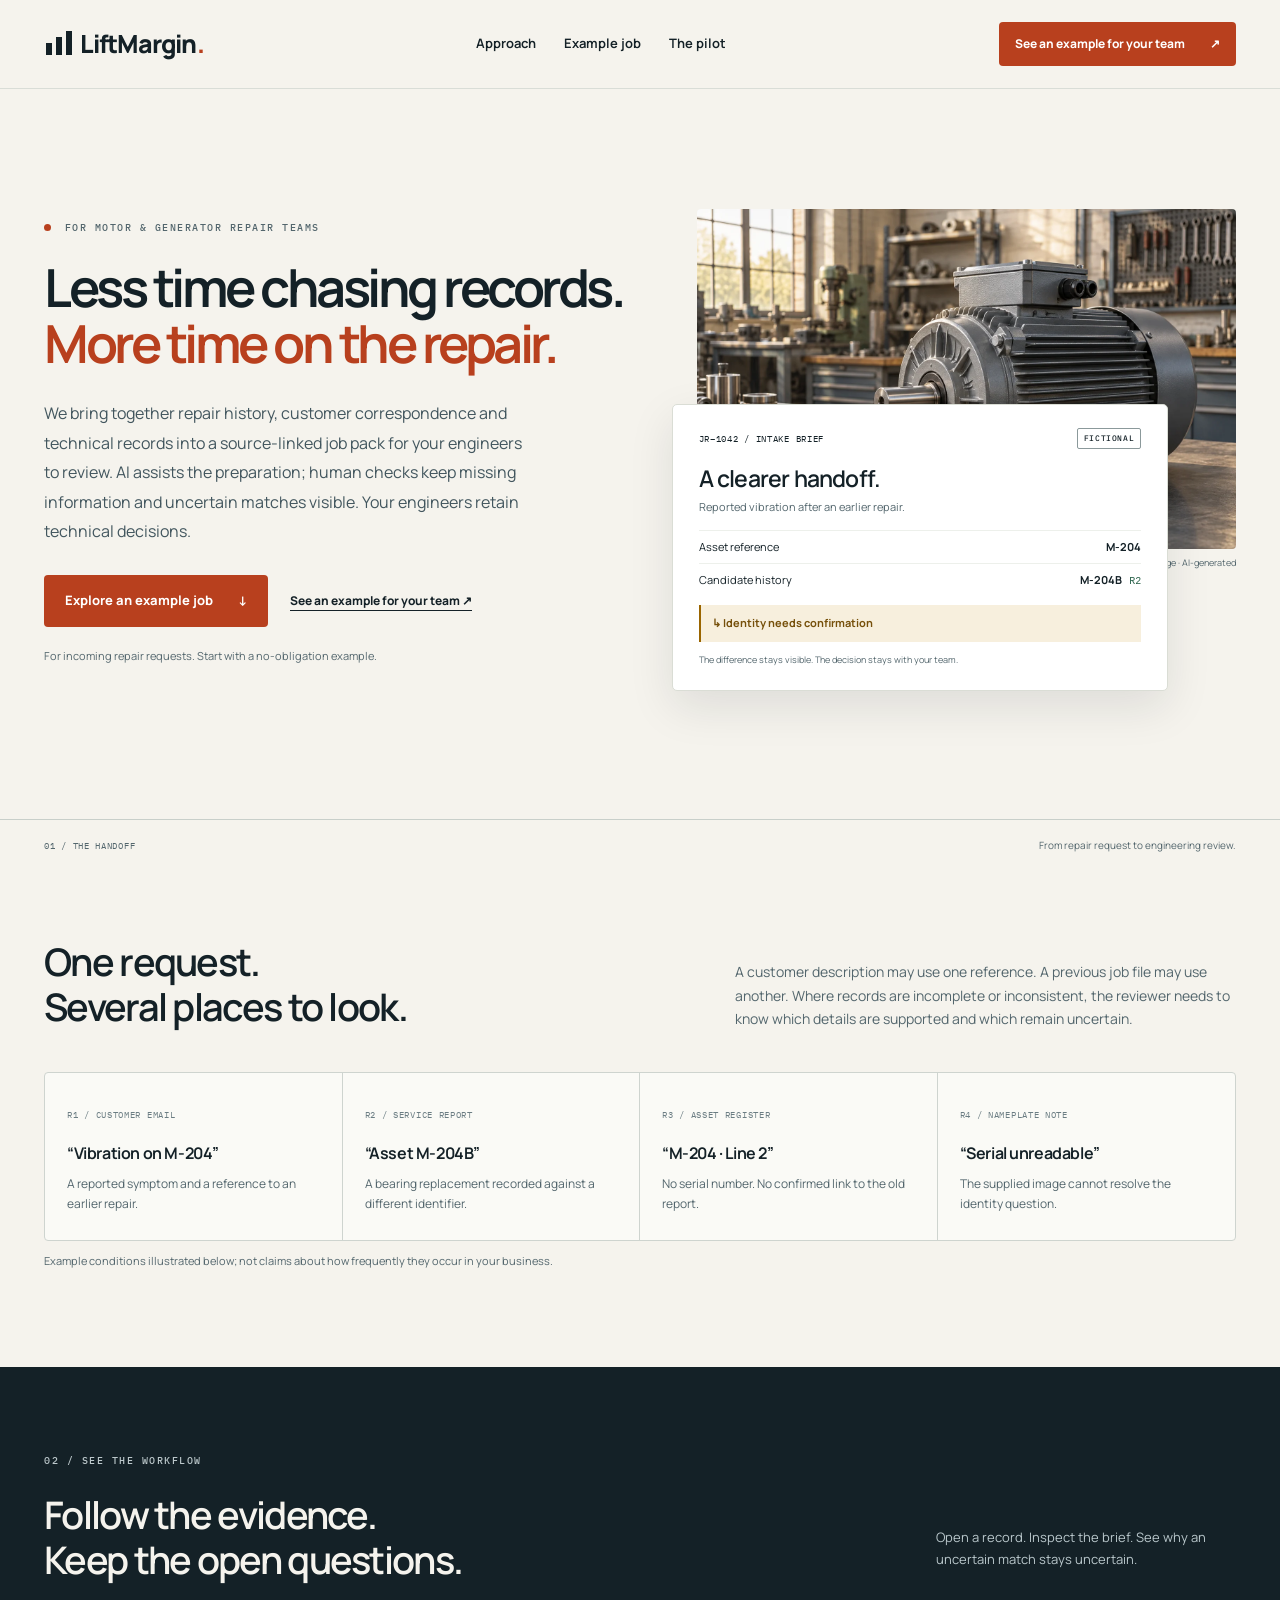
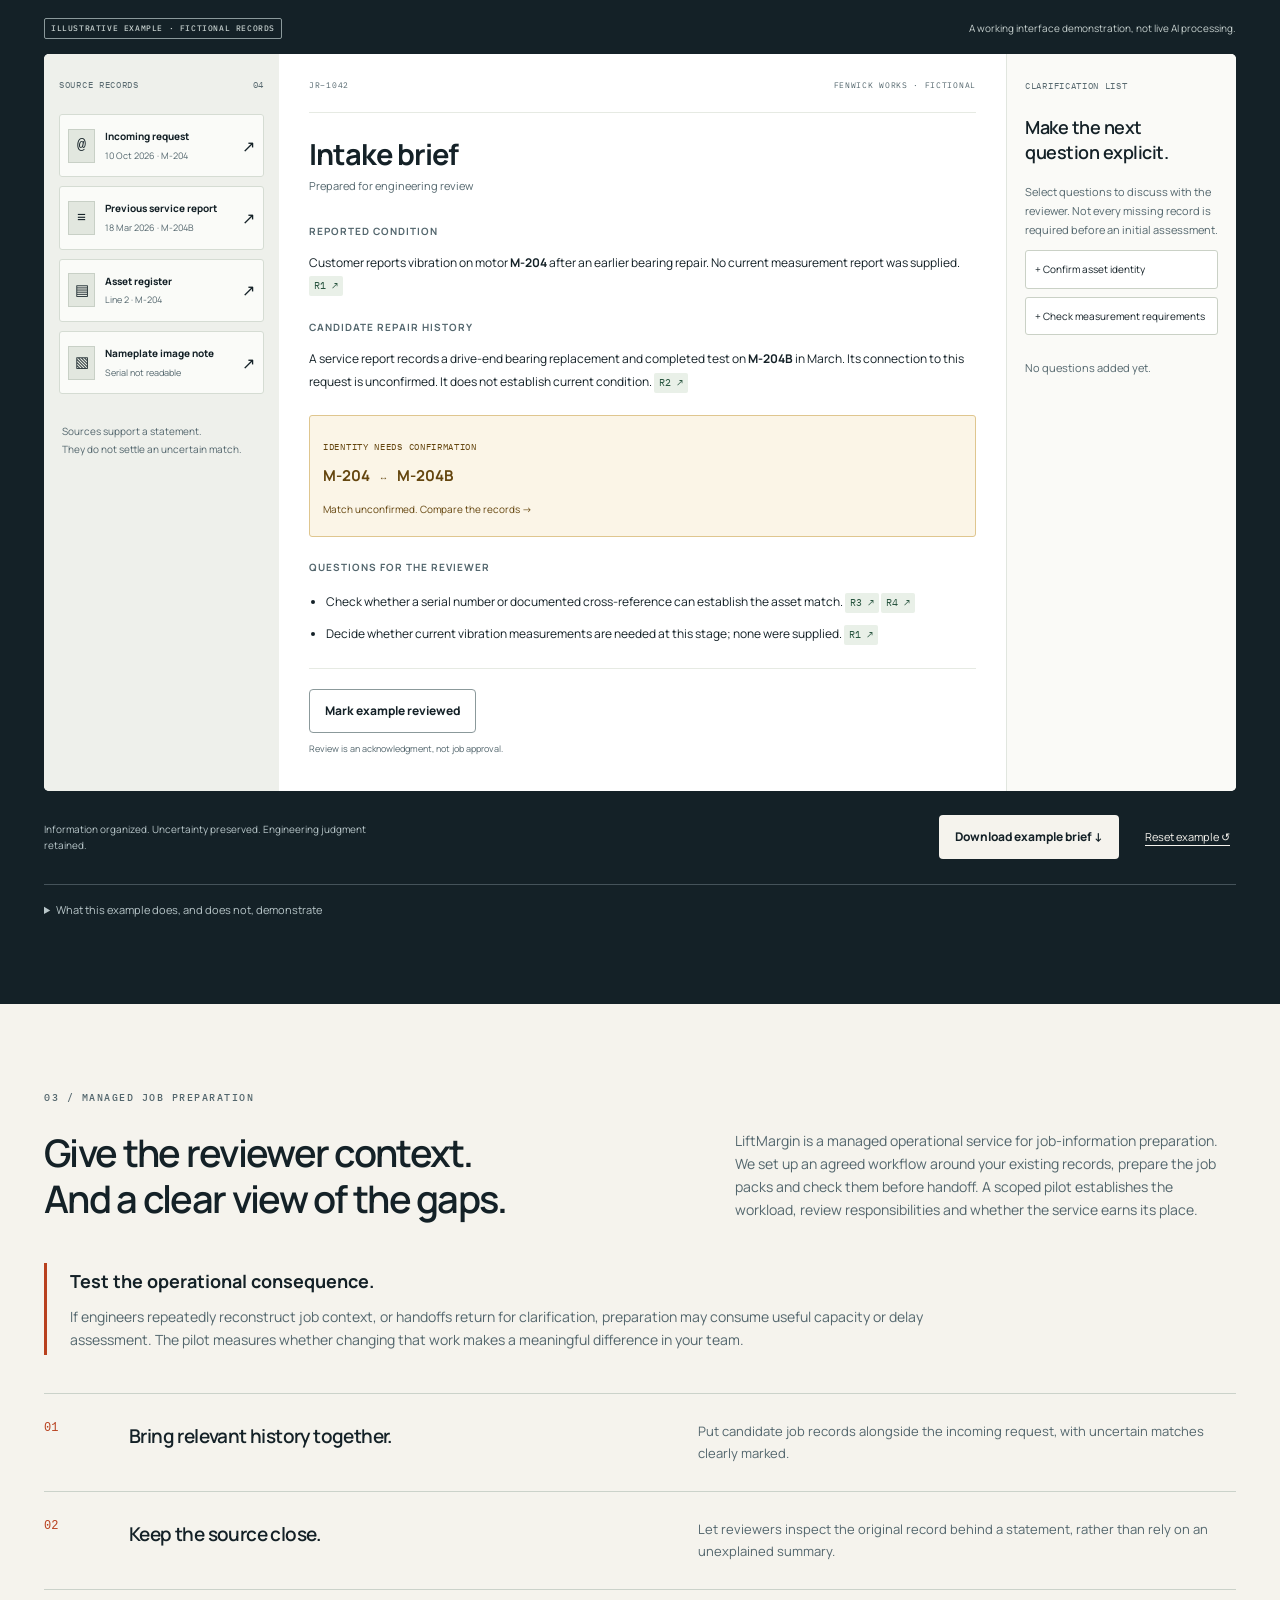
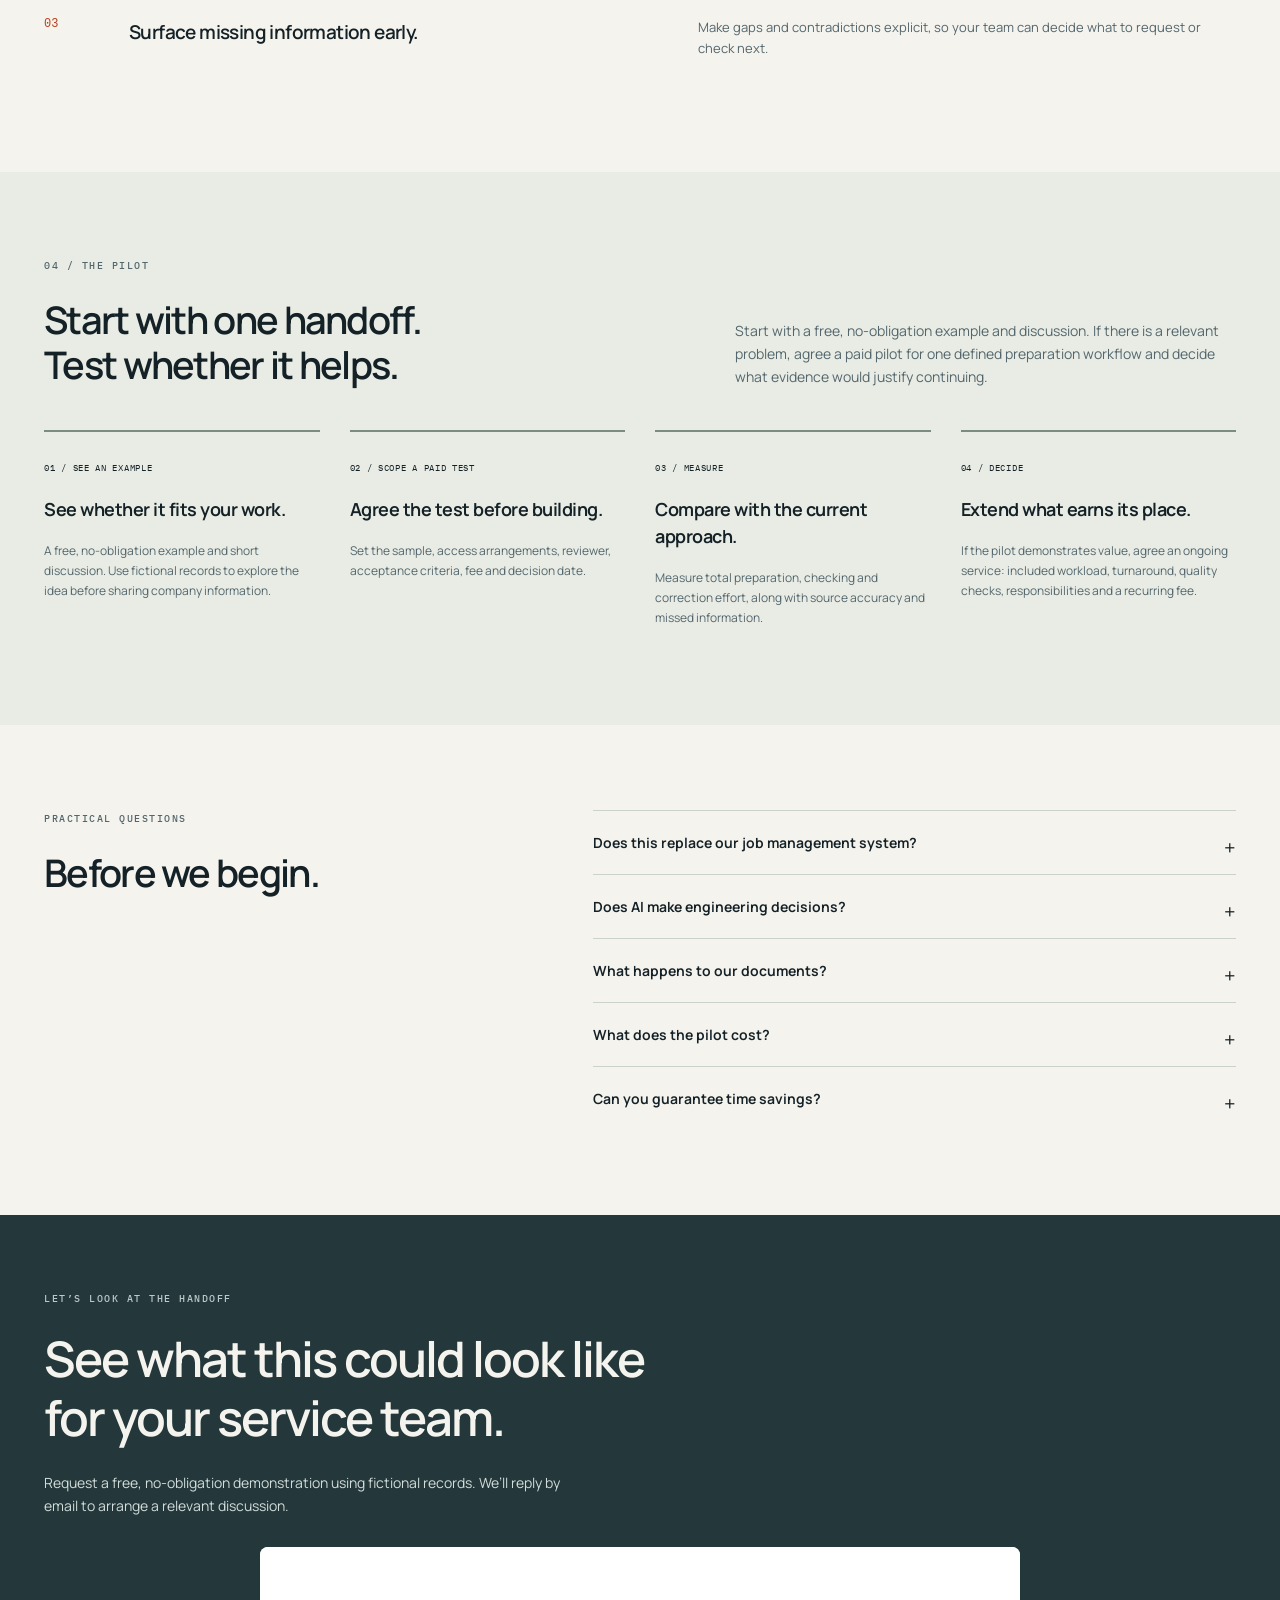
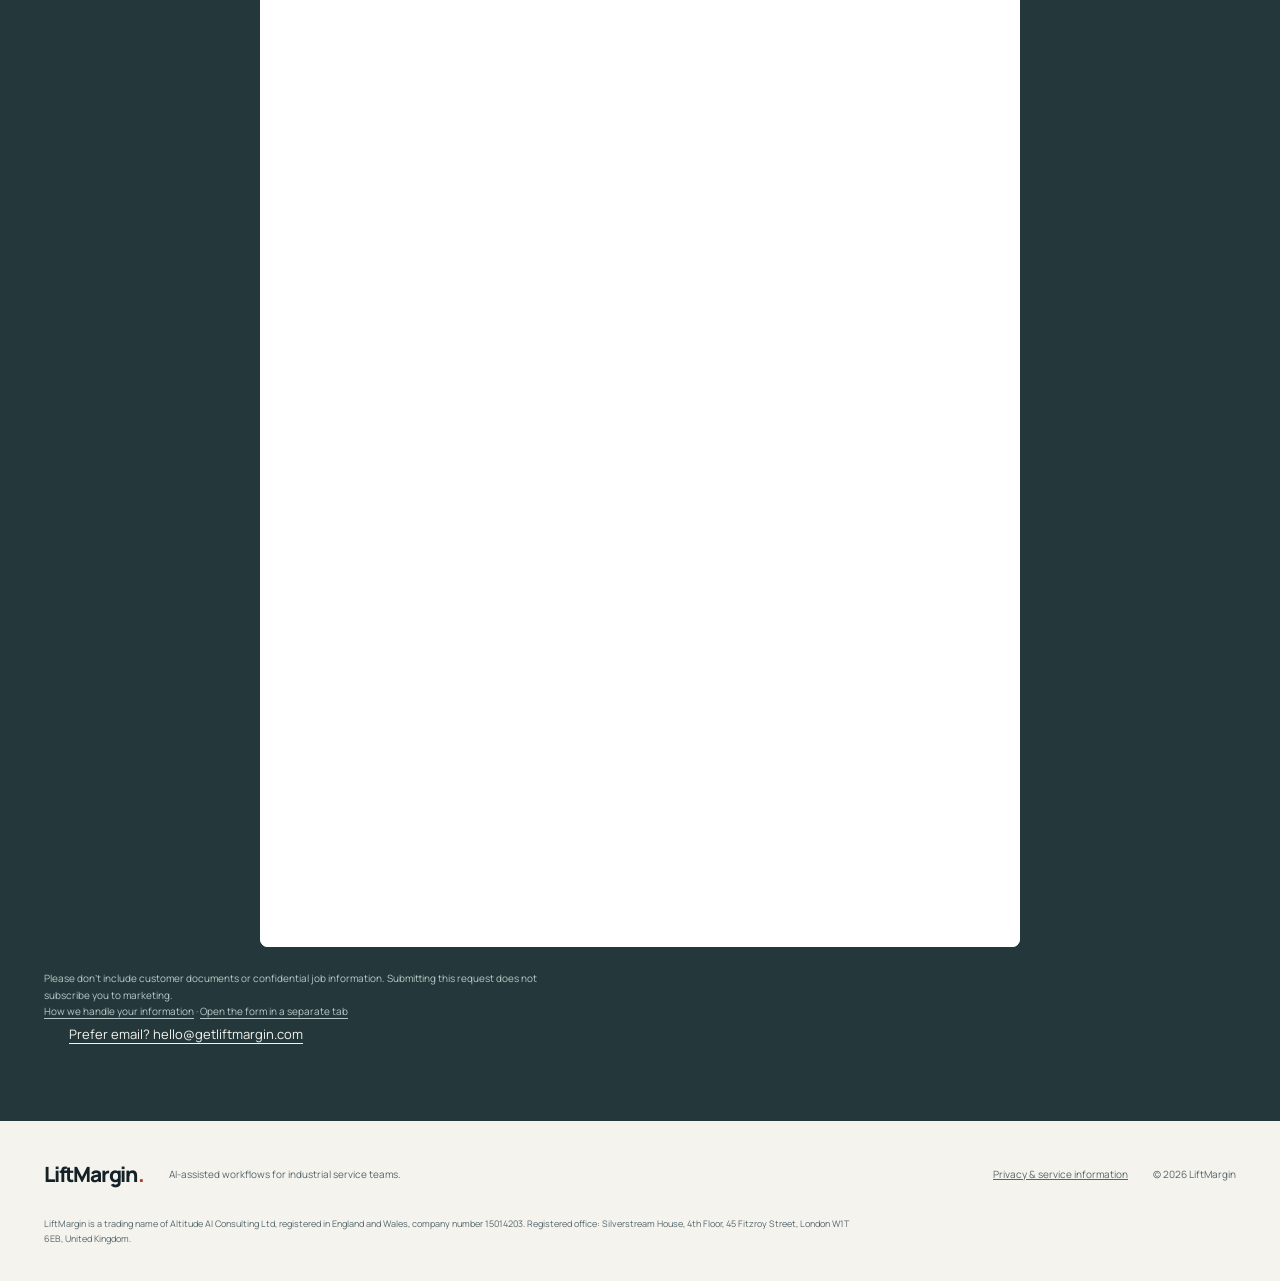
==== commit 58324db5: "Add trading-name footer, update privacy notice, remove em dashes Footer and privacy page name Altitu" ====
--- a/site/index.html
+++ b/site/index.html
@@ -1,5 +1,5 @@
 <!doctype html>
-<html lang="en-US"><head><meta charset="utf-8"><meta name="viewport" content="width=device-width,initial-scale=1"><title>LiftMargin — Less time chasing records. More time on the repair.</title><meta name="description" content="AI-assisted job preparation for motor and generator repair teams. Explore a source-linked example, with missing information and uncertain matches kept visible."><meta property="og:title" content="LiftMargin — Less time chasing records. More time on the repair."><meta property="og:description" content="Managed job-information preparation for motor and generator repair teams. Start with a scoped pilot."><meta property="og:type" content="website"><link rel="canonical" href="https://getliftmargin.com/"><meta property="og:url" content="https://getliftmargin.com/"><meta property="og:site_name" content="LiftMargin"><meta property="og:image" content="https://getliftmargin.com/assets/og-image-us.jpg"><meta property="og:image:width" content="1200"><meta property="og:image:height" content="630"><meta property="og:image:alt" content="LiftMargin — Less time chasing records. More time on the repair. AI-assisted job preparation for motor and generator repair teams."><meta name="twitter:card" content="summary_large_image"><meta name="twitter:title" content="LiftMargin — Less time chasing records. More time on the repair."><meta name="twitter:description" content="AI-assisted job preparation for motor and generator repair teams."><meta name="twitter:image" content="https://getliftmargin.com/assets/og-image-us.jpg"><meta name="theme-color" content="#142127"><link rel="icon" href="assets/favicon.svg" type="image/svg+xml"><link rel="stylesheet" href="style.css"></head>
+<html lang="en-US"><head><meta charset="utf-8"><meta name="viewport" content="width=device-width,initial-scale=1"><title>LiftMargin: Less time chasing records. More time on the repair.</title><meta name="description" content="AI-assisted job preparation for motor and generator repair teams. Explore a source-linked example, with missing information and uncertain matches kept visible."><meta property="og:title" content="LiftMargin: Less time chasing records. More time on the repair."><meta property="og:description" content="Managed job-information preparation for motor and generator repair teams. Start with a scoped pilot."><meta property="og:type" content="website"><link rel="canonical" href="https://getliftmargin.com/"><meta property="og:url" content="https://getliftmargin.com/"><meta property="og:site_name" content="LiftMargin"><meta property="og:image" content="https://getliftmargin.com/assets/og-image-us.jpg"><meta property="og:image:width" content="1200"><meta property="og:image:height" content="630"><meta property="og:image:alt" content="LiftMargin: Less time chasing records. More time on the repair. AI-assisted job preparation for motor and generator repair teams."><meta name="twitter:card" content="summary_large_image"><meta name="twitter:title" content="LiftMargin: Less time chasing records. More time on the repair."><meta name="twitter:description" content="AI-assisted job preparation for motor and generator repair teams."><meta name="twitter:image" content="https://getliftmargin.com/assets/og-image-us.jpg"><meta name="theme-color" content="#142127"><link rel="icon" href="assets/favicon.svg" type="image/svg+xml"><link rel="stylesheet" href="style.css"></head>
 <body>
 <header><nav class="wrap" aria-label="Main navigation"><a class="wordmark" href="#top" aria-label="LiftMargin home"><svg width="29" height="30" viewBox="0 0 29 30" aria-hidden="true"><path d="M2 26V14h6v12zm10 0V8h6v18zm10 0V2h6v24z" fill="currentColor"/></svg>LiftMargin<span class="wordmark-dot">.</span></a><div class="navlinks"><a href="#approach">Approach</a><a href="#example">Example job</a><a href="#pilot">The pilot</a></div><a class="button small" href="#contact">See an example for your team <span aria-hidden="true">↗</span></a></nav></header>
 <main id="top">
@@ -10,11 +10,11 @@
 <div class="demo-shell"><aside class="source-tray" aria-label="Example source records"><div class="panel-label mono">SOURCE RECORDS <span>04</span></div><button class="source-button" data-source="R1"><span class="file-icon">@</span><span><strong>Incoming request</strong><small>10 Oct 2026 · M-204</small></span><b>↗</b></button><button class="source-button" data-source="R2"><span class="file-icon">≡</span><span><strong>Previous service report</strong><small>18 Mar 2026 · M-204B</small></span><b>↗</b></button><button class="source-button" data-source="R3"><span class="file-icon">▤</span><span><strong>Asset register</strong><small>Line 2 · M-204</small></span><b>↗</b></button><button class="source-button" data-source="R4"><span class="file-icon">▧</span><span><strong>Nameplate image note</strong><small>Serial not readable</small></span><b>↗</b></button><div class="tray-note">Sources support a statement.<br>They do not settle an uncertain match.</div></aside>
 <article class="brief"><div class="brief-meta mono">JR–1042 <span>FENWICK WORKS · FICTIONAL</span></div><h3>Intake brief</h3><p class="brief-sub">Prepared for engineering review</p><div class="brief-block"><h4>Reported condition</h4><p>Customer reports vibration on motor <strong>M-204</strong> after an earlier bearing repair. No current measurement report was supplied. <button class="citation" data-source="R1" aria-label="Open source R1 for reported condition">R1 ↗</button></p></div><div class="brief-block"><h4>Candidate repair history</h4><p>A service report records a drive-end bearing replacement and completed test on <strong>M-204B</strong> in March. Its connection to this request is unconfirmed. It does not establish current condition. <button class="citation" data-source="R2" aria-label="Open source R2 for candidate repair history">R2 ↗</button></p></div><button class="identity-alert" id="identity"><span class="mono">IDENTITY NEEDS CONFIRMATION</span><strong>M-204 <span>↔</span> M-204B</strong><small>Match unconfirmed. Compare the records →</small></button><div class="brief-block"><h4>Questions for the reviewer</h4><ul><li>Check whether a serial number or documented cross-reference can establish the asset match. <button class="citation" data-source="R3">R3 ↗</button> <button class="citation" data-source="R4">R4 ↗</button></li><li>Decide whether current vibration measurements are needed at this stage; none were supplied. <button class="citation" data-source="R1">R1 ↗</button></li></ul></div><div class="brief-foot"><button class="button secondary small" id="review" aria-pressed="false">Mark example reviewed</button><p id="review-status" role="status">Review is an acknowledgment, not job approval.</p></div></article>
 <aside class="questions-panel"><p class="panel-label mono">CLARIFICATION LIST</p><h3>Make the next<br>question explicit.</h3><p class="micro">Select questions to discuss with the reviewer. Not every missing record is required before an initial assessment.</p><button class="question-add" data-question="Confirm whether M-204 and M-204B refer to the same asset, using the serial number.">+ Confirm asset identity</button><button class="question-add" data-question="Ask the reviewer whether current vibration measurements are needed at this stage.">+ Check measurement requirements</button><ul id="questions" aria-label="Selected clarification questions"></ul><p id="question-status" class="micro" role="status" aria-live="polite">No questions added yet.</p></aside></div>
-<div class="demo-toolbar"><p>Information organized. Uncertainty preserved. Engineering judgment retained.</p><div><button class="button paper small" id="download">Download example brief ↓</button><button class="reset" id="reset">Reset example ↺</button></div></div><details class="demo-about"><summary>What this example does—and does not—demonstrate</summary><p>This deliberately small example shows how sources and uncertainty can be presented. It does not establish time savings, typical job volume or suitability for your records. A representative test must include your actual document types, complexity, review effort and workflow requirements.</p><p>Every company, record and job in this example is fictional. The content is predefined; this page does not analyze files or run a live AI service. It illustrates a proposed handoff. Your team defines the required records and retains technical assessment, repair and safety decisions.</p></details></div></section>
+<div class="demo-toolbar"><p>Information organized. Uncertainty preserved. Engineering judgment retained.</p><div><button class="button paper small" id="download">Download example brief ↓</button><button class="reset" id="reset">Reset example ↺</button></div></div><details class="demo-about"><summary>What this example does, and does not, demonstrate</summary><p>This deliberately small example shows how sources and uncertainty can be presented. It does not establish time savings, typical job volume or suitability for your records. A representative test must include your actual document types, complexity, review effort and workflow requirements.</p><p>Every company, record and job in this example is fictional. The content is predefined; this page does not analyze files or run a live AI service. It illustrates a proposed handoff. Your team defines the required records and retains technical assessment, repair and safety decisions.</p></details></div></section>
 <section class="wrap section outcomes"><p class="eyebrow">03 / MANAGED JOB PREPARATION</p><div class="section-heading"><h2>Give the reviewer context.<br>And a clear view of the gaps.</h2><p>LiftMargin is a managed operational service for job-information preparation. We set up an agreed workflow around your existing records, prepare the job packs and check them before handoff. A scoped pilot establishes the workload, review responsibilities and whether the service earns its place.</p></div><div class="commercial-purpose"><h3>Test the operational consequence.</h3><p>If engineers repeatedly reconstruct job context, or handoffs return for clarification, preparation may consume useful capacity or delay assessment. The pilot measures whether changing that work makes a meaningful difference in your team.</p></div><div class="outcome-list"><article><span class="number">01</span><h3>Bring relevant history together.</h3><p>Put candidate job records alongside the incoming request, with uncertain matches clearly marked.</p></article><article><span class="number">02</span><h3>Keep the source close.</h3><p>Let reviewers inspect the original record behind a statement, rather than rely on an unexplained summary.</p></article><article><span class="number">03</span><h3>Surface missing information early.</h3><p>Make gaps and contradictions explicit, so your team can decide what to request or check next.</p></article></div></section>
 <section id="pilot" class="pilot-section"><div class="wrap section"><div class="section-heading"><div><p class="eyebrow">04 / THE PILOT</p><h2>Start with one handoff.<br>Test whether it helps.</h2></div><p>Start with a free, no-obligation example and discussion. If there is a relevant problem, agree a paid pilot for one defined preparation workflow and decide what evidence would justify continuing.</p></div><ol class="pilot-steps"><li><span class="mono">01 / SEE AN EXAMPLE</span><h3>See whether it fits your work.</h3><p>A free, no-obligation example and short discussion. Use fictional records to explore the idea before sharing company information.</p></li><li><span class="mono">02 / SCOPE A PAID TEST</span><h3>Agree the test before building.</h3><p>Set the sample, access arrangements, reviewer, acceptance criteria, fee and decision date.</p></li><li><span class="mono">03 / MEASURE</span><h3>Compare with the current approach.</h3><p>Measure total preparation, checking and correction effort, along with source accuracy and missed information.</p></li><li><span class="mono">04 / DECIDE</span><h3>Extend what earns its place.</h3><p>If the pilot demonstrates value, agree an ongoing service: included workload, turnaround, quality checks, responsibilities and a recurring fee.</p></li></ol></div></section>
 <section class="wrap section faq"><div><p class="eyebrow">PRACTICAL QUESTIONS</p><h2>Before we begin.</h2></div><div><details><summary>Does this replace our job management system?</summary><p>We work around the records and systems your team uses. The pilot establishes which imports, access and integrations are practical, and what preparation work we will manage for you.</p></details><details><summary>Does AI make engineering decisions?</summary><p>No. The service organizes and references information for review. Your team retains technical judgment, repair decisions and approval.</p></details><details><summary>What happens to our documents?</summary><p>Access, storage, retention and deletion arrangements must be agreed before company records are accepted. Please do not send confidential records in an initial request.</p></details><details><summary>What does the pilot cost?</summary><p>The fee is agreed after the workflow and test scope are understood. The initial conversation is free and carries no obligation.</p></details><details><summary>Can you guarantee time savings?</summary><p>No. The pilot measures whether the workflow improves your handoff. The fictional demonstration is not evidence of customer savings or operational results.</p></details></div></section>
 <section id="contact" class="contact-section"><div class="wrap"><p class="eyebrow light">LET’S LOOK AT THE HANDOFF</p><h2>See what this could look like<br>for your service team.</h2><p>Request a free, no-obligation demonstration using fictional records. We’ll reply by email to arrange a relevant discussion.</p><div class="request-form-shell"><iframe src="https://api.leadconnectorhq.com/widget/form/vJHZk4NUWJeu3hYxcGUx" title="Request a LiftMargin demonstration" loading="lazy" referrerpolicy="strict-origin-when-cross-origin"></iframe></div><p class="contact-note">Please don’t include customer documents or confidential job information. Submitting this request does not subscribe you to marketing.<br><a href="privacy.html">How we handle your information</a> · <a href="https://api.leadconnectorhq.com/widget/form/vJHZk4NUWJeu3hYxcGUx" target="_blank" rel="noopener">Open the form in a separate tab</a></p><a class="email" href="mailto:hello@getliftmargin.com">Prefer email? hello@getliftmargin.com</a></div></section>
-</main><footer class="wrap"><a class="wordmark" href="#top">LiftMargin<span class="wordmark-dot">.</span></a><p>AI-assisted workflows for industrial service teams.</p><a href="privacy.html">Privacy &amp; service information</a><span>© 2026 LiftMargin</span></footer>
+</main><footer class="wrap"><a class="wordmark" href="#top">LiftMargin<span class="wordmark-dot">.</span></a><p>AI-assisted workflows for industrial service teams.</p><a href="privacy.html">Privacy &amp; service information</a><span>© 2026 LiftMargin</span><p class="legal">LiftMargin is a trading name of Altitude AI Consulting Ltd, registered in England and Wales, company number 15014203. Registered office: Silverstream House, 4th Floor, 45 Fitzroy Street, London W1T 6EB, United Kingdom.</p></footer>
 <dialog id="source-dialog" aria-labelledby="source-title"><div class="dialog-head"><span class="mono" id="source-kind"></span><button id="close-dialog" aria-label="Close source record">×</button></div><h2 id="source-title"></h2><p class="fiction-label">FICTIONAL RECORD · JR–1042</p><div id="source-content"></div><div class="dialog-bottom"><button class="button secondary small" id="dialog-done">Back to brief</button></div></dialog>
 <script src="app.js"></script></body></html>
--- a/site/style.css
+++ b/site/style.css
@@ -5,3 +5,4 @@
 .commercial-purpose{border-left:3px solid var(--orange);padding:4px 0 4px 23px;margin:0 0 38px;max-width:880px}.commercial-purpose h3{font-size:18px;margin:0 0 8px}.commercial-purpose p{font-size:14px;color:var(--steel);margin:0}.hero h1{font-size:clamp(38px,4.1vw,59px)}@media(max-width:750px){.hero h1{font-size:43px}.contact-section h2{font-size:34px}}
 
 .request-form-shell{max-width:760px;margin:30px auto 20px;background:#fff;border-radius:8px;overflow:hidden}.request-form-shell iframe{display:block;width:100%;height:1000px;border:0;background:#fff}.contact-section .contact-note a{text-decoration:underline;text-underline-offset:3px}@media(max-width:750px){.request-form-shell iframe{height:1100px}}
+footer p.legal{flex-basis:100%;margin:0;font-size:9px;line-height:1.6;max-width:820px}
